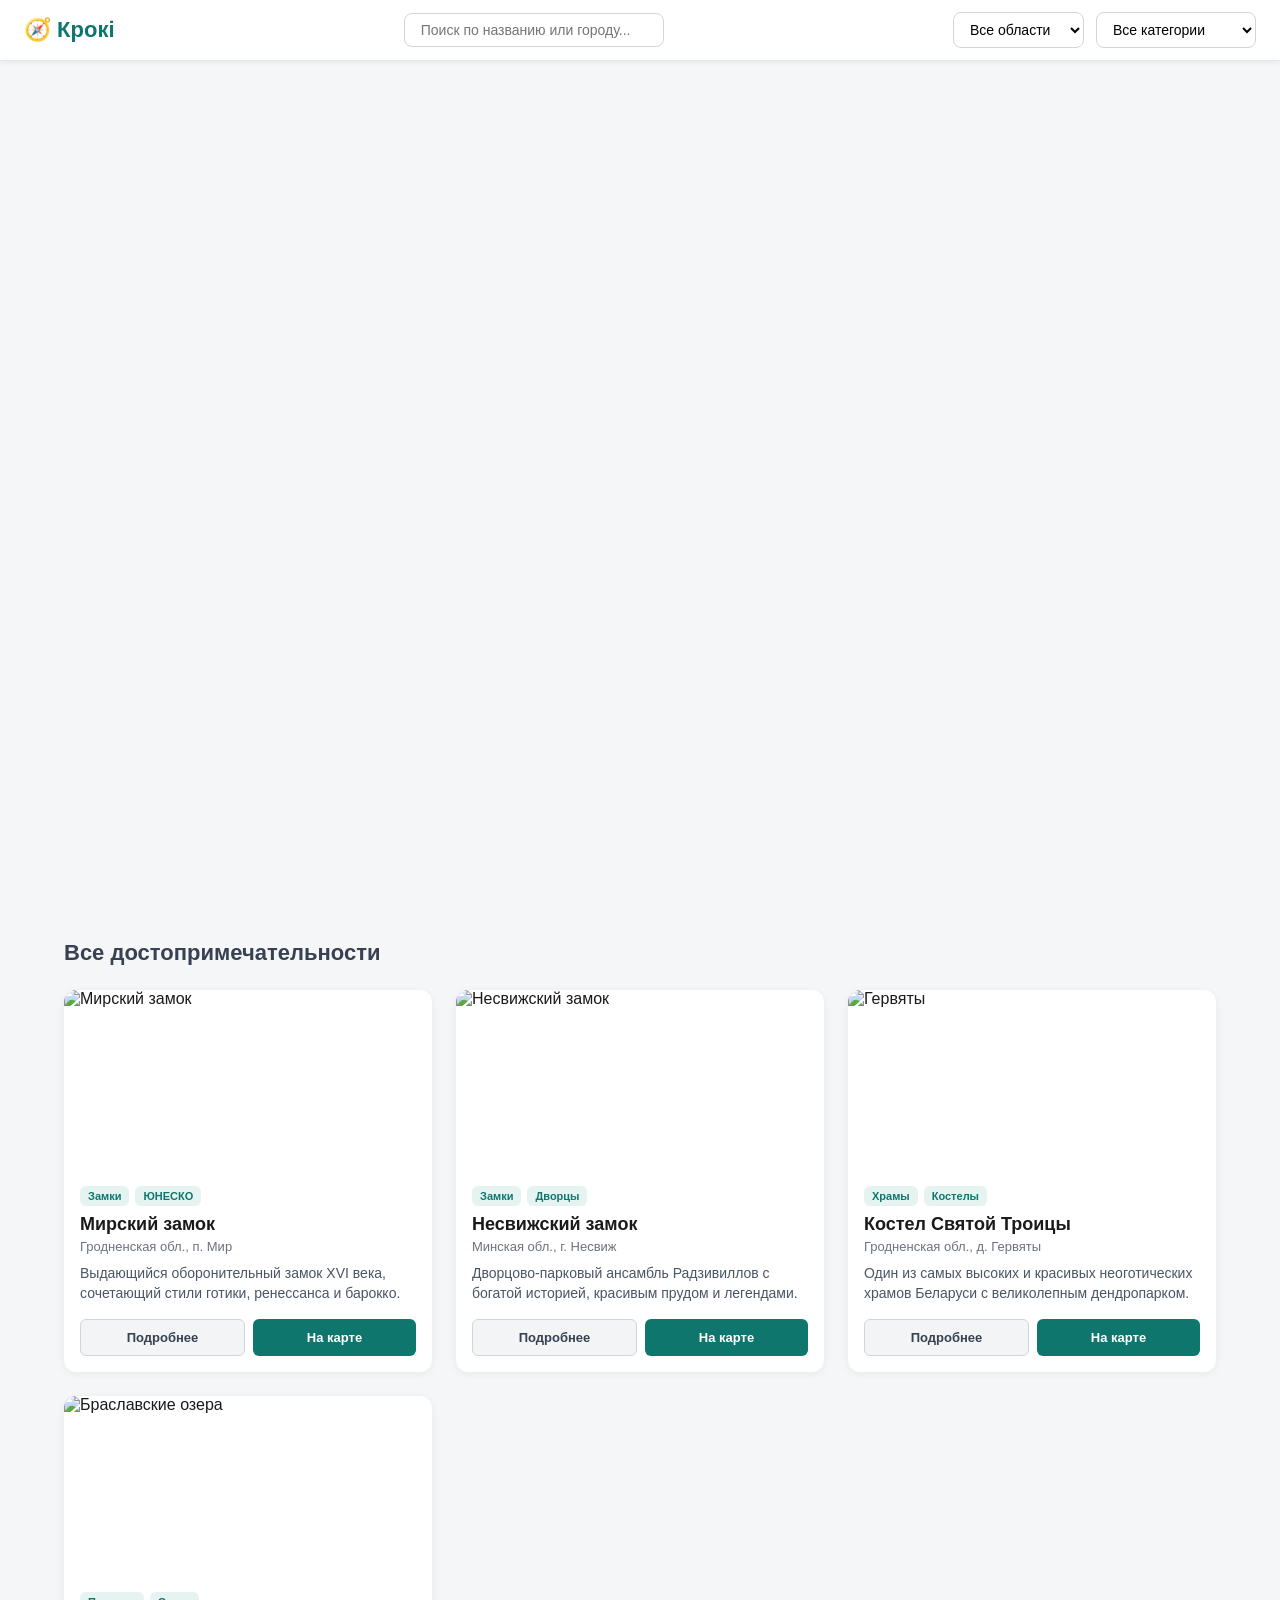
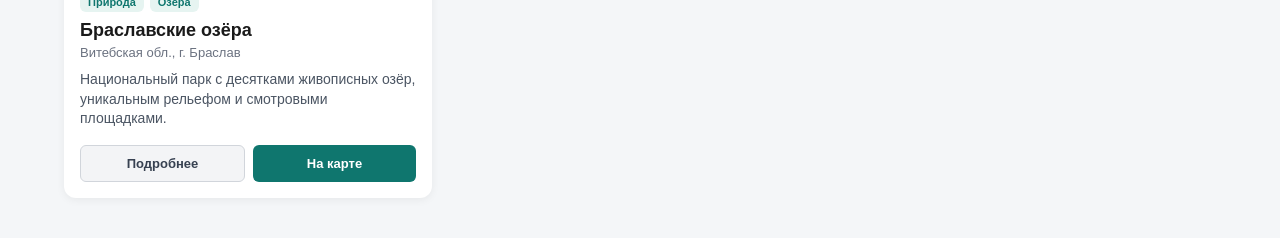
==== index.html @ 1f35a6f5 "Rename сайт.html to index.html" ====
<!DOCTYPE html>
<html lang="ru">
<head>
  <meta charset="UTF-8">
  <meta name="viewport" content="width=device-width, initial-scale=1.0">
  <title>Крокі — Путеводитель по Беларуси</title>
  
  <!-- Подключение стилей Leaflet -->
  <link rel="stylesheet" href="https://unpkg.com/leaflet@1.9.4/dist/leaflet.css" />
  
  <style>
    * {
      box-sizing: border-box;
      margin: 0;
      padding: 0;
      font-family: -apple-system, BlinkMacSystemFont, "Segoe UI", Roboto, Helvetica, Arial, sans-serif;
    }

    /* Включаем обычную прокрутку всей страницы */
    html, body {
      min-height: 100vh;
      background-color: #f4f6f8;
      color: #1a1a1a;
      overflow-x: hidden;
      overflow-y: auto;
    }

    /* Липкая шапка сверху */
    header {
      position: sticky;
      top: 0;
      background: #ffffff;
      padding: 12px 24px;
      display: flex;
      align-items: center;
      justify-content: space-between;
      border-bottom: 1px solid #e5e7eb;
      z-index: 1000;
      box-shadow: 0 2px 4px rgba(0,0,0,0.05);
    }

    .logo {
      font-size: 22px;
      font-weight: 800;
      color: #0f766e;
    }

    .search-box input {
      padding: 8px 16px;
      border: 1px solid #d1d5db;
      border-radius: 8px;
      width: 260px;
      outline: none;
      font-size: 14px;
    }

    .filters {
      display: flex;
      gap: 12px;
    }

    .filters select {
      padding: 8px 12px;
      border: 1px solid #d1d5db;
      border-radius: 8px;
      background: #fff;
      font-size: 14px;
      cursor: pointer;
    }

    /* 1. Блок карты во всю высоту экрана minus шапка */
    #map-container {
      width: 100%;
      height: calc(100vh - 61px); /* 100% высоты экрана за вычетом шапки */
      position: relative;
    }

    #map {
      width: 100%;
      height: 100%;
    }

    /* 2. Нижний блок — Каталог мест (идет сразу за картой) */
    #catalog-container {
      padding: 40px 24px;
      max-width: 1200px;
      margin: 0 auto;
    }

    .catalog-title {
      font-size: 22px;
      font-weight: 700;
      margin-bottom: 24px;
      color: #374151;
    }

    /* Сетка карточек */
    .grid {
      display: grid;
      grid-template-columns: repeat(auto-fill, minmax(280px, 1fr));
      gap: 24px;
    }

    /* Дизайн карточки */
    .card {
      background: #ffffff;
      border-radius: 12px;
      overflow: hidden;
      box-shadow: 0 2px 8px rgba(0,0,0,0.06);
      transition: transform 0.2s, box-shadow 0.2s;
      display: flex;
      flex-direction: column;
    }

    .card:hover {
      transform: translateY(-4px);
      box-shadow: 0 8px 16px rgba(0,0,0,0.1);
    }

    .card-img {
      width: 100%;
      height: 180px;
      object-fit: cover;
    }

    .card-body {
      padding: 16px;
      display: flex;
      flex-direction: column;
      flex-grow: 1;
    }

    .tags {
      display: flex;
      gap: 6px;
      margin-bottom: 8px;
    }

    .tag {
      background: #e6f4f1;
      color: #0f766e;
      font-size: 11px;
      font-weight: 600;
      padding: 4px 8px;
      border-radius: 6px;
    }

    .card-title {
      font-size: 18px;
      font-weight: 700;
      margin-bottom: 4px;
    }

    .card-region {
      font-size: 13px;
      color: #6b7280;
      margin-bottom: 10px;
    }

    .card-desc {
      font-size: 14px;
      color: #4b5563;
      line-height: 1.4;
      margin-bottom: 16px;
      flex-grow: 1;
    }

    .card-actions {
      display: flex;
      gap: 8px;
    }

    .btn {
      flex: 1;
      padding: 10px 0;
      border: none;
      border-radius: 6px;
      font-size: 13px;
      font-weight: 600;
      cursor: pointer;
      text-align: center;
      text-decoration: none;
    }

    .btn-primary {
      background-color: #0f766e;
      color: white;
    }

    .btn-primary:hover {
      background-color: #0d655e;
    }

    .btn-secondary {
      background-color: #f3f4f6;
      color: #374151;
      border: 1px solid #d1d5db;
    }

    .btn-secondary:hover {
      background-color: #e5e7eb;
    }
  </style>
</head>
<body>

  <!-- ШАПКА -->
  <header>
    <div class="logo">🧭 Крокі</div>
    
    <div class="search-box">
      <input type="text" placeholder="Поиск по названию или городу...">
    </div>

    <div class="filters">
      <select>
        <option value="">Все области</option>
        <option>Гродненская</option>
        <option>Минская</option>
        <option>Брестская</option>
        <option>Витебская</option>
        <option>Гомельская</option>
        <option>Могилевская</option>
      </select>

      <select>
        <option value="">Все категории</option>
        <option>Замки и дворцы</option>
        <option>Храмы и костелы</option>
        <option>Усадьбы</option>
        <option>Природа</option>
      </select>
    </div>
  </header>

  <!-- 1. КАРТА НА ВЕСЬ ЭКРАН -->
  <div id="map-container">
    <div id="map"></div>
  </div>

  <!-- 2. СНИЗУ КАТАЛОГ (ЛИСТАЕТСЯ ВМЕСТЕ С СТРАНИЦЕЙ) -->
  <main id="catalog-container">
    <h1 class="catalog-title">Все достопримечательности</h1>
    
    <div class="grid">
      
      <!-- Карточка 1 -->
      <article class="card">
        <img class="card-img" src="https://images.unsplash.com/photo-1599946347371-68eb71b16afc?auto=format&fit=crop&w=600&q=80" alt="Мирский замок">
        <div class="card-body">
          <div class="tags">
            <span class="tag">Замки</span>
            <span class="tag">ЮНЕСКО</span>
          </div>
          <h2 class="card-title">Мирский замок</h2>
          <div class="card-region">Гродненская обл., п. Мир</div>
          <p class="card-desc">Выдающийся оборонительный замок XVI века, сочетающий стили готики, ренессанса и барокко.</p>
          <div class="card-actions">
            <button class="btn btn-secondary">Подробнее</button>
            <button class="btn btn-primary" onclick="scrollToMap(53.4512, 26.4731)">На карте</button>
          </div>
        </div>
      </article>

      <!-- Карточка 2 -->
      <article class="card">
        <img class="card-img" src="https://images.unsplash.com/photo-1548625149-fc4a29cf7092?auto=format&fit=crop&w=600&q=80" alt="Несвижский замок">
        <div class="card-body">
          <div class="tags">
            <span class="tag">Замки</span>
            <span class="tag">Дворцы</span>
          </div>
          <h2 class="card-title">Несвижский замок</h2>
          <div class="card-region">Минская обл., г. Несвиж</div>
          <p class="card-desc">Дворцово-парковый ансамбль Радзивиллов с богатой историей, красивым прудом и легендами.</p>
          <div class="card-actions">
            <button class="btn btn-secondary">Подробнее</button>
            <button class="btn btn-primary" onclick="scrollToMap(53.2228, 26.6917)">На карте</button>
          </div>
        </div>
      </article>

      <!-- Карточка 3 -->
      <article class="card">
        <img class="card-img" src="https://images.unsplash.com/photo-1513836279014-a89f7a76ae86?auto=format&fit=crop&w=600&q=80" alt="Гервяты">
        <div class="card-body">
          <div class="tags">
            <span class="tag">Храмы</span>
            <span class="tag">Костелы</span>
          </div>
          <h2 class="card-title">Костел Святой Троицы</h2>
          <div class="card-region">Гродненская обл., д. Гервяты</div>
          <p class="card-desc">Один из самых высоких и красивых неоготических храмов Беларуси с великолепным дендропарком.</p>
          <div class="card-actions">
            <button class="btn btn-secondary">Подробнее</button>
            <button class="btn btn-primary" onclick="scrollToMap(54.6869, 26.1438)">На карте</button>
          </div>
        </div>
      </article>

      <!-- Карточка 4 -->
      <article class="card">
        <img class="card-img" src="https://images.unsplash.com/photo-1507525428034-b723cf961d3e?auto=format&fit=crop&w=600&q=80" alt="Браславские озера">
        <div class="card-body">
          <div class="tags">
            <span class="tag">Природа</span>
            <span class="tag">Озера</span>
          </div>
          <h2 class="card-title">Браславские озёра</h2>
          <div class="card-region">Витебская обл., г. Браслав</div>
          <p class="card-desc">Национальный парк с десятками живописных озёр, уникальным рельефом и смотровыми площадками.</p>
          <div class="card-actions">
            <button class="btn btn-secondary">Подробнее</button>
            <button class="btn btn-primary" onclick="scrollToMap(55.6386, 27.0425)">На карте</button>
          </div>
        </div>
      </article>

    </div>
  </main>

  <!-- Подключение JS карты Leaflet -->
  <script src="https://unpkg.com/leaflet@1.9.4/dist/leaflet.js"></script>
  <script>
    // Инициализация карты
    const map = L.map('map').setView([53.9, 27.56], 7);

    // Замена сервера карт на CartoDB (исправляет ошибку 403 и не требует ключей)
    L.tileLayer('https://{s}.basemaps.cartocdn.com/rastertiles/voyager/{z}/{x}/{y}{r}.png', {
      attribution: '© OpenStreetMap © CARTO',
      subdomains: 'abcd',
      maxZoom: 19
    }).addTo(map);

    // Добавление меток
    L.marker([53.4512, 26.4731]).addTo(map).bindPopup('Мирский замок');
    L.marker([53.2228, 26.6917]).addTo(map).bindPopup('Несвижский замок');
    L.marker([54.6869, 26.1438]).addTo(map).bindPopup('Костел в Гервятах');
    L.marker([55.6386, 27.0425]).addTo(map).bindPopup('Браславские озёра');

    // Функция: при клике на "На карте" страница плавно скроллится наверх к карте, и она центрируется на объекте
    function scrollToMap(lat, lng) {
      window.scrollTo({ top: 0, behavior: 'smooth' });
      map.flyTo([lat, lng], 12);
    }
  </script>
</body>
</html>
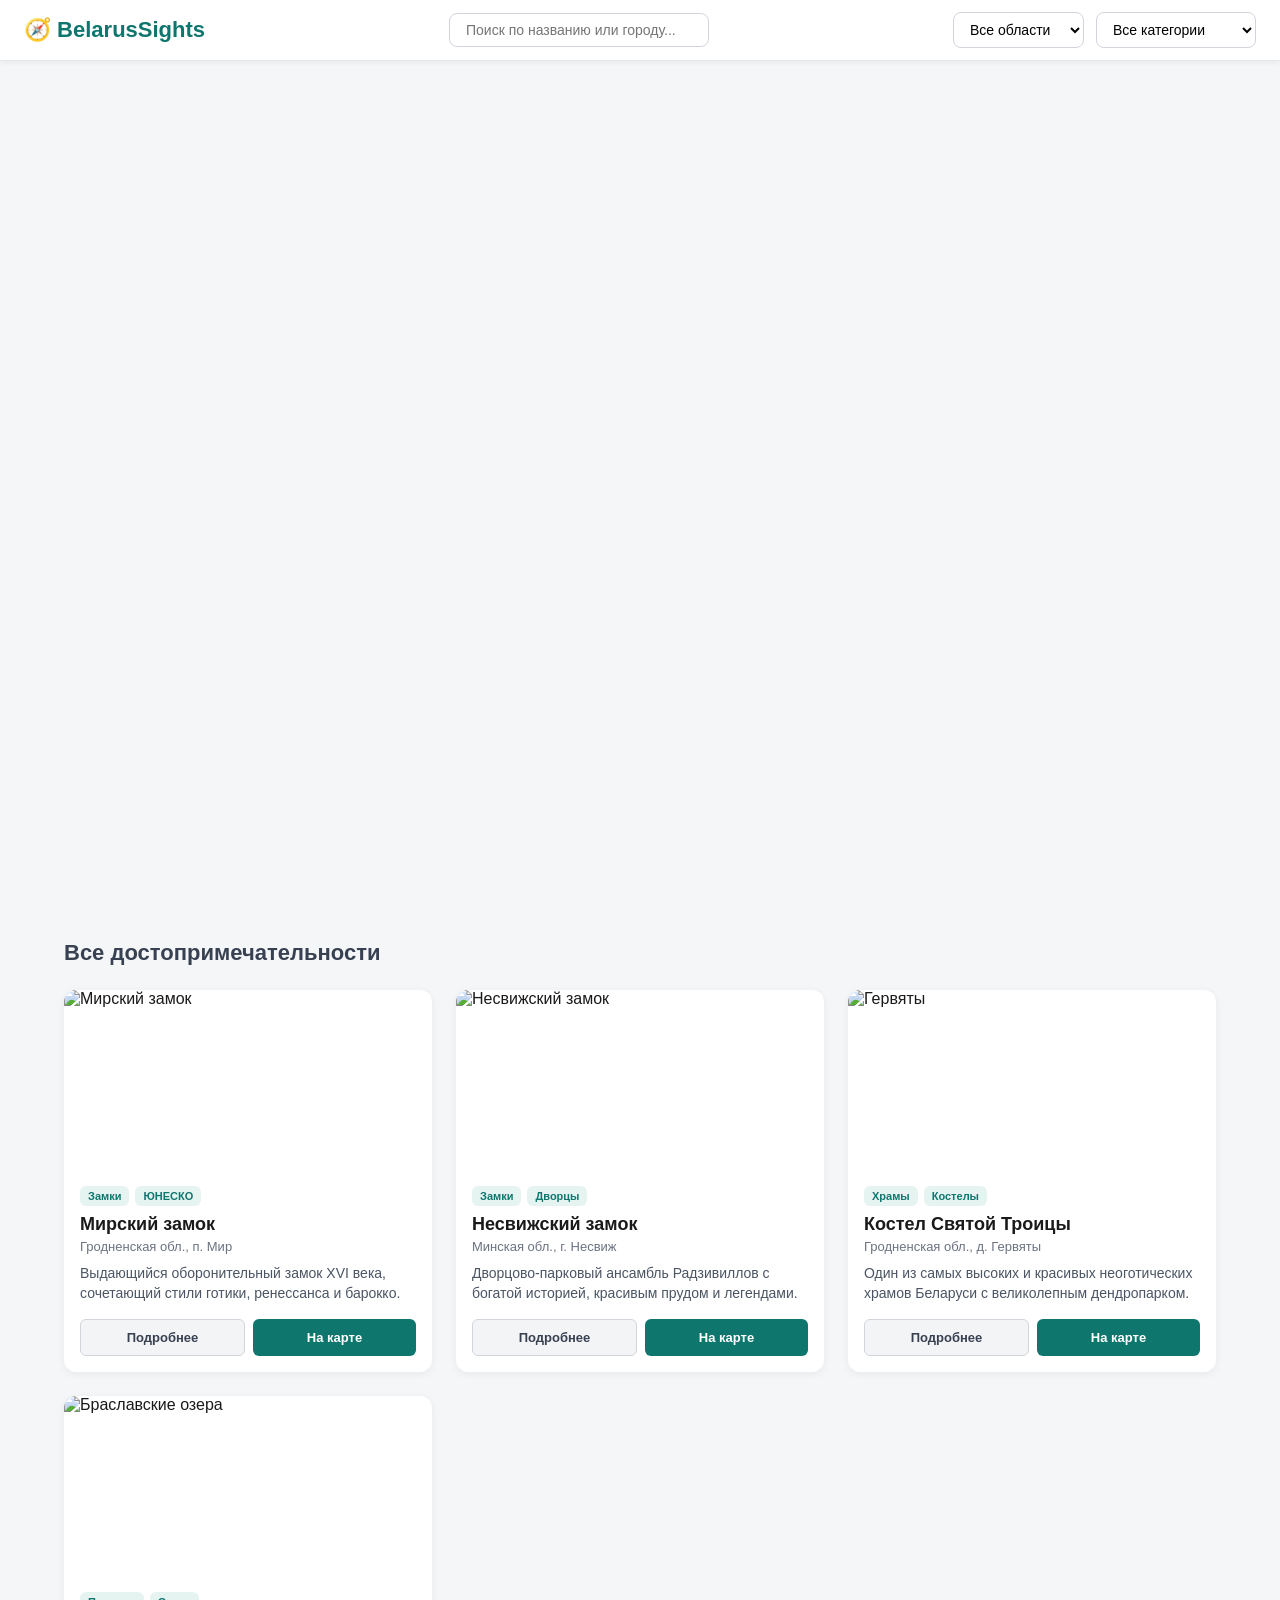
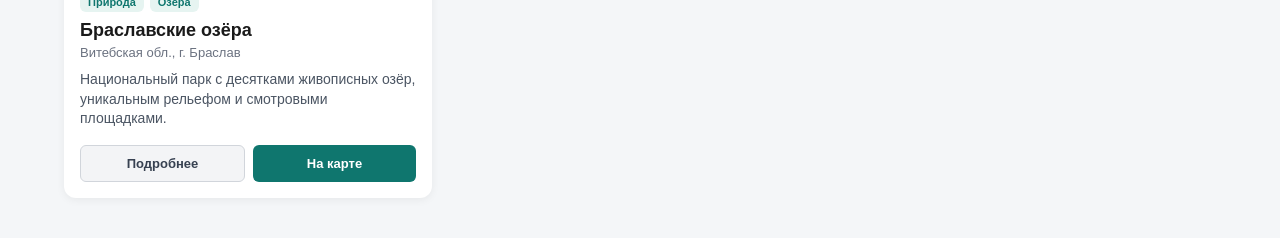
==== commit 51f334c4: "2" ====
--- a/index.html
+++ b/index.html
@@ -3,210 +3,19 @@
 <head>
   <meta charset="UTF-8">
   <meta name="viewport" content="width=device-width, initial-scale=1.0">
-  <title>Крокі — Путеводитель по Беларуси</title>
+  <title>BelarusSights — Путеводитель по Беларуси</title>
   
   <!-- Подключение стилей Leaflet -->
   <link rel="stylesheet" href="https://unpkg.com/leaflet@1.9.4/dist/leaflet.css" />
+  <link rel="stylesheet" href="style.css" />
+  <script src="script.js"></script> 
   
-  <style>
-    * {
-      box-sizing: border-box;
-      margin: 0;
-      padding: 0;
-      font-family: -apple-system, BlinkMacSystemFont, "Segoe UI", Roboto, Helvetica, Arial, sans-serif;
-    }
-
-    /* Включаем обычную прокрутку всей страницы */
-    html, body {
-      min-height: 100vh;
-      background-color: #f4f6f8;
-      color: #1a1a1a;
-      overflow-x: hidden;
-      overflow-y: auto;
-    }
-
-    /* Липкая шапка сверху */
-    header {
-      position: sticky;
-      top: 0;
-      background: #ffffff;
-      padding: 12px 24px;
-      display: flex;
-      align-items: center;
-      justify-content: space-between;
-      border-bottom: 1px solid #e5e7eb;
-      z-index: 1000;
-      box-shadow: 0 2px 4px rgba(0,0,0,0.05);
-    }
-
-    .logo {
-      font-size: 22px;
-      font-weight: 800;
-      color: #0f766e;
-    }
-
-    .search-box input {
-      padding: 8px 16px;
-      border: 1px solid #d1d5db;
-      border-radius: 8px;
-      width: 260px;
-      outline: none;
-      font-size: 14px;
-    }
-
-    .filters {
-      display: flex;
-      gap: 12px;
-    }
-
-    .filters select {
-      padding: 8px 12px;
-      border: 1px solid #d1d5db;
-      border-radius: 8px;
-      background: #fff;
-      font-size: 14px;
-      cursor: pointer;
-    }
-
-    /* 1. Блок карты во всю высоту экрана minus шапка */
-    #map-container {
-      width: 100%;
-      height: calc(100vh - 61px); /* 100% высоты экрана за вычетом шапки */
-      position: relative;
-    }
-
-    #map {
-      width: 100%;
-      height: 100%;
-    }
-
-    /* 2. Нижний блок — Каталог мест (идет сразу за картой) */
-    #catalog-container {
-      padding: 40px 24px;
-      max-width: 1200px;
-      margin: 0 auto;
-    }
-
-    .catalog-title {
-      font-size: 22px;
-      font-weight: 700;
-      margin-bottom: 24px;
-      color: #374151;
-    }
-
-    /* Сетка карточек */
-    .grid {
-      display: grid;
-      grid-template-columns: repeat(auto-fill, minmax(280px, 1fr));
-      gap: 24px;
-    }
-
-    /* Дизайн карточки */
-    .card {
-      background: #ffffff;
-      border-radius: 12px;
-      overflow: hidden;
-      box-shadow: 0 2px 8px rgba(0,0,0,0.06);
-      transition: transform 0.2s, box-shadow 0.2s;
-      display: flex;
-      flex-direction: column;
-    }
-
-    .card:hover {
-      transform: translateY(-4px);
-      box-shadow: 0 8px 16px rgba(0,0,0,0.1);
-    }
-
-    .card-img {
-      width: 100%;
-      height: 180px;
-      object-fit: cover;
-    }
-
-    .card-body {
-      padding: 16px;
-      display: flex;
-      flex-direction: column;
-      flex-grow: 1;
-    }
-
-    .tags {
-      display: flex;
-      gap: 6px;
-      margin-bottom: 8px;
-    }
-
-    .tag {
-      background: #e6f4f1;
-      color: #0f766e;
-      font-size: 11px;
-      font-weight: 600;
-      padding: 4px 8px;
-      border-radius: 6px;
-    }
-
-    .card-title {
-      font-size: 18px;
-      font-weight: 700;
-      margin-bottom: 4px;
-    }
-
-    .card-region {
-      font-size: 13px;
-      color: #6b7280;
-      margin-bottom: 10px;
-    }
-
-    .card-desc {
-      font-size: 14px;
-      color: #4b5563;
-      line-height: 1.4;
-      margin-bottom: 16px;
-      flex-grow: 1;
-    }
-
-    .card-actions {
-      display: flex;
-      gap: 8px;
-    }
-
-    .btn {
-      flex: 1;
-      padding: 10px 0;
-      border: none;
-      border-radius: 6px;
-      font-size: 13px;
-      font-weight: 600;
-      cursor: pointer;
-      text-align: center;
-      text-decoration: none;
-    }
-
-    .btn-primary {
-      background-color: #0f766e;
-      color: white;
-    }
-
-    .btn-primary:hover {
-      background-color: #0d655e;
-    }
-
-    .btn-secondary {
-      background-color: #f3f4f6;
-      color: #374151;
-      border: 1px solid #d1d5db;
-    }
-
-    .btn-secondary:hover {
-      background-color: #e5e7eb;
-    }
-  </style>
 </head>
 <body>
 
   <!-- ШАПКА -->
   <header>
-    <div class="logo">🧭 Крокі</div>
+    <div class="logo">🧭 BelarusSights</div>
     
     <div class="search-box">
       <input type="text" placeholder="Поиск по названию или городу...">
@@ -345,4 +154,4 @@
     }
   </script>
 </body>
-</html>
+</html>
--- a/style.css
+++ b/style.css
@@ -0,0 +1,191 @@
+* {
+      box-sizing: border-box;
+      margin: 0;
+      padding: 0;
+      font-family: -apple-system, BlinkMacSystemFont, "Segoe UI", Roboto, Helvetica, Arial, sans-serif;
+    }
+
+    /* Включаем обычную прокрутку всей страницы */
+    html, body {
+      min-height: 100vh;
+      background-color: #f4f6f8;
+      color: #1a1a1a;
+      overflow-x: hidden;
+      overflow-y: auto;
+    }
+
+    /* Липкая шапка сверху */
+    header {
+      position: sticky;
+      top: 0;
+      background: #ffffff;
+      padding: 12px 24px;
+      display: flex;
+      align-items: center;
+      justify-content: space-between;
+      border-bottom: 1px solid #e5e7eb;
+      z-index: 1000;
+      box-shadow: 0 2px 4px rgba(0,0,0,0.05);
+    }
+
+    .logo {
+      font-size: 22px;
+      font-weight: 800;
+      color: #0f766e;
+    }
+
+    .search-box input {
+      padding: 8px 16px;
+      border: 1px solid #d1d5db;
+      border-radius: 8px;
+      width: 260px;
+      outline: none;
+      font-size: 14px;
+    }
+
+    .filters {
+      display: flex;
+      gap: 12px;
+    }
+
+    .filters select {
+      padding: 8px 12px;
+      border: 1px solid #d1d5db;
+      border-radius: 8px;
+      background: #fff;
+      font-size: 14px;
+      cursor: pointer;
+    }
+
+    /* 1. Блок карты во всю высоту экрана minus шапка */
+    #map-container {
+      width: 100%;
+      height: calc(100vh - 61px); /* 100% высоты экрана за вычетом шапки */
+      position: relative;
+    }
+
+    #map {
+      width: 100%;
+      height: 100%;
+    }
+
+    /* 2. Нижний блок — Каталог мест (идет сразу за картой) */
+    #catalog-container {
+      padding: 40px 24px;
+      max-width: 1200px;
+      margin: 0 auto;
+    }
+
+    .catalog-title {
+      font-size: 22px;
+      font-weight: 700;
+      margin-bottom: 24px;
+      color: #374151;
+    }
+
+    /* Сетка карточек */
+    .grid {
+      display: grid;
+      grid-template-columns: repeat(auto-fill, minmax(280px, 1fr));
+      gap: 24px;
+    }
+
+    /* Дизайн карточки */
+    .card {
+      background: #ffffff;
+      border-radius: 12px;
+      overflow: hidden;
+      box-shadow: 0 2px 8px rgba(0,0,0,0.06);
+      transition: transform 0.2s, box-shadow 0.2s;
+      display: flex;
+      flex-direction: column;
+    }
+
+    .card:hover {
+      transform: translateY(-4px);
+      box-shadow: 0 8px 16px rgba(0,0,0,0.1);
+    }
+
+    .card-img {
+      width: 100%;
+      height: 180px;
+      object-fit: cover;
+    }
+
+    .card-body {
+      padding: 16px;
+      display: flex;
+      flex-direction: column;
+      flex-grow: 1;
+    }
+
+    .tags {
+      display: flex;
+      gap: 6px;
+      margin-bottom: 8px;
+    }
+
+    .tag {
+      background: #e6f4f1;
+      color: #0f766e;
+      font-size: 11px;
+      font-weight: 600;
+      padding: 4px 8px;
+      border-radius: 6px;
+    }
+
+    .card-title {
+      font-size: 18px;
+      font-weight: 700;
+      margin-bottom: 4px;
+    }
+
+    .card-region {
+      font-size: 13px;
+      color: #6b7280;
+      margin-bottom: 10px;
+    }
+
+    .card-desc {
+      font-size: 14px;
+      color: #4b5563;
+      line-height: 1.4;
+      margin-bottom: 16px;
+      flex-grow: 1;
+    }
+
+    .card-actions {
+      display: flex;
+      gap: 8px;
+    }
+
+    .btn {
+      flex: 1;
+      padding: 10px 0;
+      border: none;
+      border-radius: 6px;
+      font-size: 13px;
+      font-weight: 600;
+      cursor: pointer;
+      text-align: center;
+      text-decoration: none;
+    }
+
+    .btn-primary {
+      background-color: #0f766e;
+      color: white;
+    }
+
+    .btn-primary:hover {
+      background-color: #0d655e;
+    }
+
+    .btn-secondary {
+      background-color: #f3f4f6;
+      color: #374151;
+      border: 1px solid #d1d5db;
+    }
+
+    .btn-secondary:hover {
+      background-color: #e5e7eb;
+    }
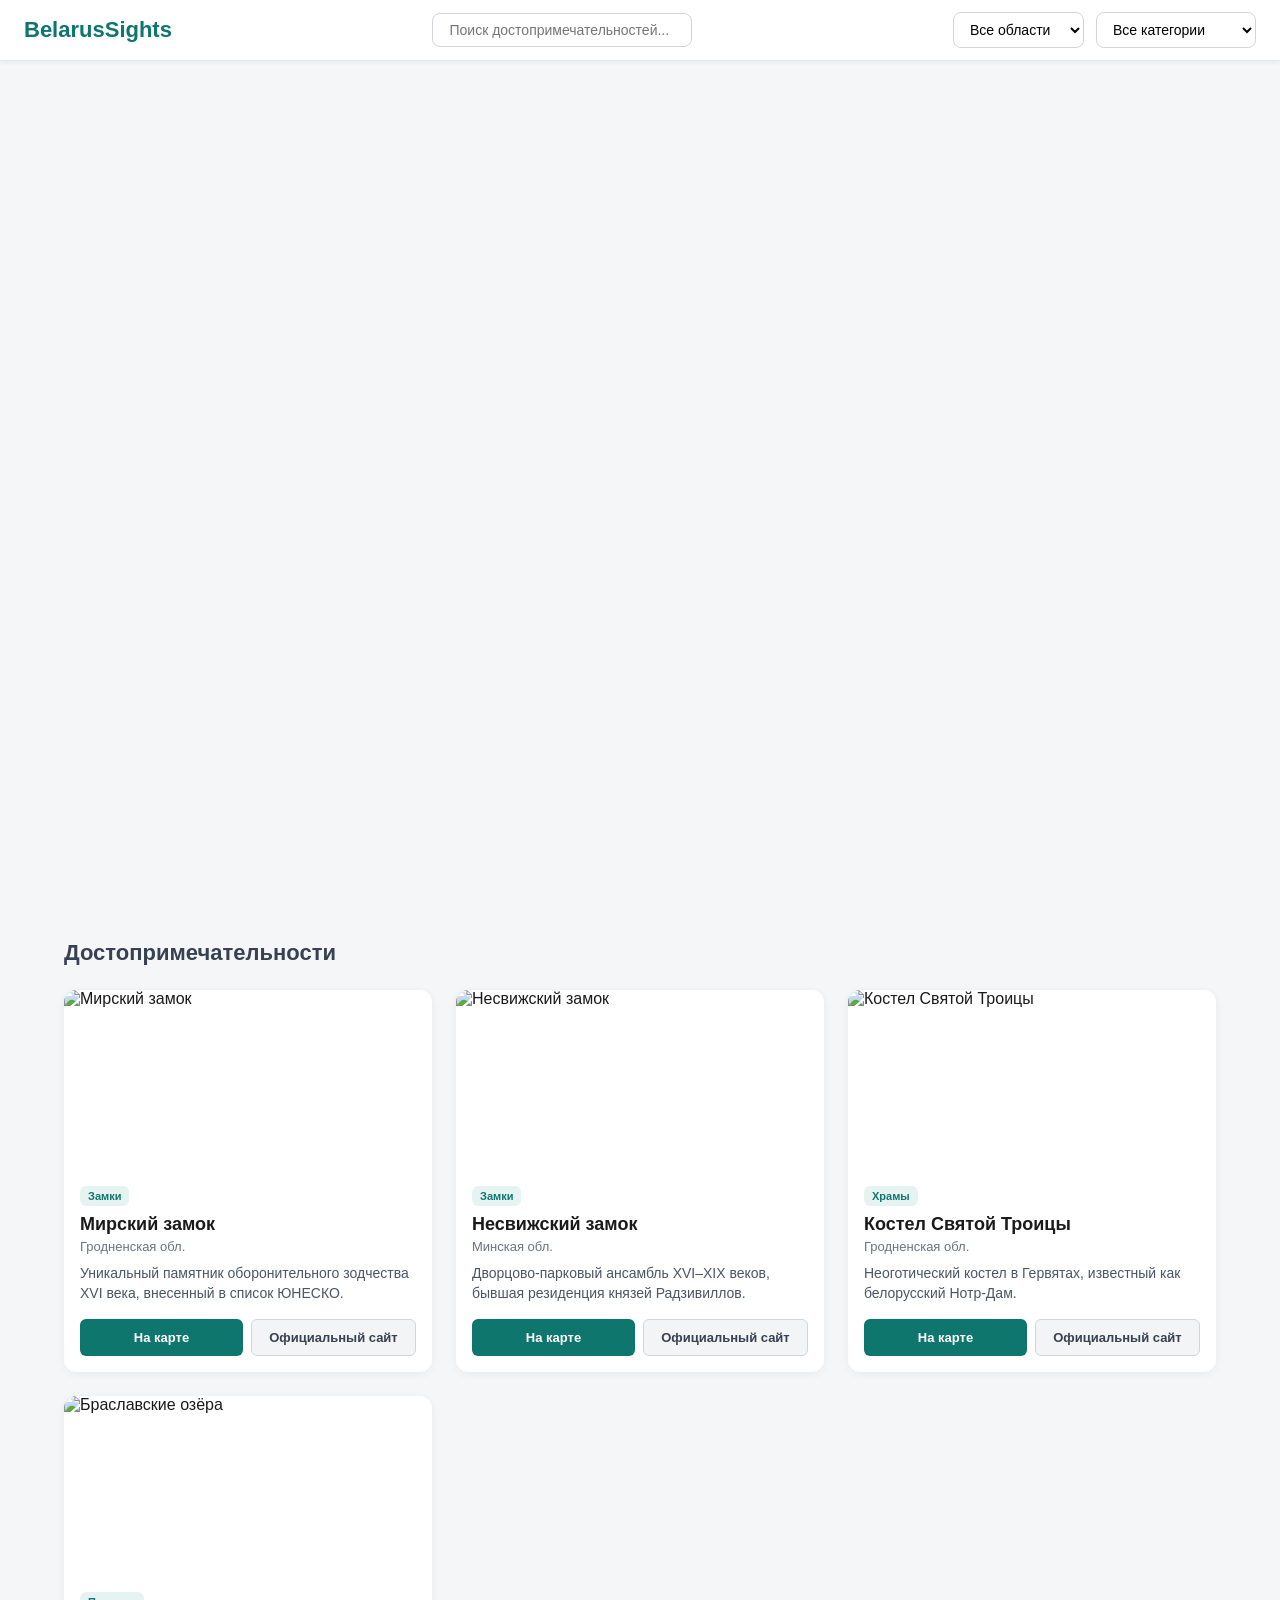
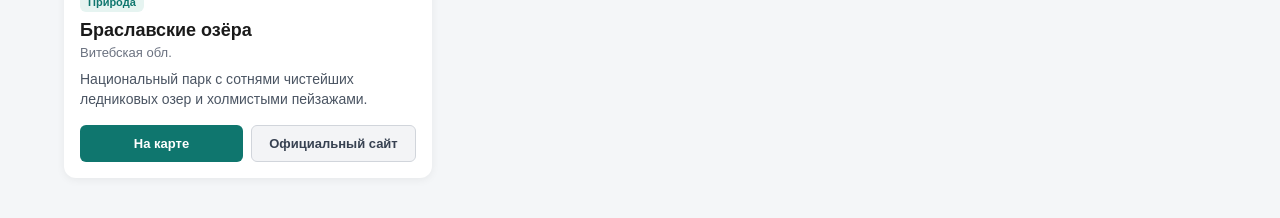
==== commit a066e05a: "карта и начальные фильтры" ====
--- a/index.html
+++ b/index.html
@@ -3,155 +3,58 @@
 <head>
   <meta charset="UTF-8">
   <meta name="viewport" content="width=device-width, initial-scale=1.0">
-  <title>BelarusSights — Путеводитель по Беларуси</title>
-  
-  <!-- Подключение стилей Leaflet -->
+  <title>BelarusSights — Достопримечательности Беларуси</title>
+
+  <!-- 1. Стили Leaflet (обязательно ДО style.css) -->
   <link rel="stylesheet" href="https://unpkg.com/leaflet@1.9.4/dist/leaflet.css" />
-  <link rel="stylesheet" href="style.css" />
-  <script src="script.js"></script> 
-  
+  <link rel="stylesheet" href="style.css">
 </head>
 <body>
 
-  <!-- ШАПКА -->
+  <!-- Липкая шапка: логотип, поиск, фильтры -->
   <header>
-    <div class="logo">🧭 BelarusSights</div>
-    
+    <div class="logo">BelarusSights</div>
+
     <div class="search-box">
-      <input type="text" placeholder="Поиск по названию или городу...">
+      <input type="text" id="search-input" placeholder="Поиск достопримечательностей...">
     </div>
 
     <div class="filters">
-      <select>
-        <option value="">Все области</option>
-        <option>Гродненская</option>
-        <option>Минская</option>
-        <option>Брестская</option>
-        <option>Витебская</option>
-        <option>Гомельская</option>
-        <option>Могилевская</option>
+      <select id="region-filter">
+        <option value="all">Все области</option>
+        <option value="Брестская">Брестская</option>
+        <option value="Витебская">Витебская</option>
+        <option value="Гомельская">Гомельская</option>
+        <option value="Гродненская">Гродненская</option>
+        <option value="Минская">Минская</option>
+        <option value="Могилевская">Могилевская</option>
       </select>
 
-      <select>
-        <option value="">Все категории</option>
-        <option>Замки и дворцы</option>
-        <option>Храмы и костелы</option>
-        <option>Усадьбы</option>
-        <option>Природа</option>
+      <select id="category-filter">
+        <option value="all">Все категории</option>
+        <option value="Замки">Замки и дворцы</option>
+        <option value="Храмы">Храмы и костелы</option>
+        <option value="Природа">Природа</option>
       </select>
     </div>
   </header>
 
-  <!-- 1. КАРТА НА ВЕСЬ ЭКРАН -->
+  <!-- Блок карты на всю ширину -->
   <div id="map-container">
     <div id="map"></div>
   </div>
 
-  <!-- 2. СНИЗУ КАТАЛОГ (ЛИСТАЕТСЯ ВМЕСТЕ С СТРАНИЦЕЙ) -->
-  <main id="catalog-container">
-    <h1 class="catalog-title">Все достопримечательности</h1>
-    
-    <div class="grid">
-      
-      <!-- Карточка 1 -->
-      <article class="card">
-        <img class="card-img" src="https://images.unsplash.com/photo-1599946347371-68eb71b16afc?auto=format&fit=crop&w=600&q=80" alt="Мирский замок">
-        <div class="card-body">
-          <div class="tags">
-            <span class="tag">Замки</span>
-            <span class="tag">ЮНЕСКО</span>
-          </div>
-          <h2 class="card-title">Мирский замок</h2>
-          <div class="card-region">Гродненская обл., п. Мир</div>
-          <p class="card-desc">Выдающийся оборонительный замок XVI века, сочетающий стили готики, ренессанса и барокко.</p>
-          <div class="card-actions">
-            <button class="btn btn-secondary">Подробнее</button>
-            <button class="btn btn-primary" onclick="scrollToMap(53.4512, 26.4731)">На карте</button>
-          </div>
-        </div>
-      </article>
+  <!-- Каталог карточек -->
+  <section id="catalog-container">
+    <h2 class="catalog-title">Достопримечательности</h2>
+    <div class="grid" id="grid"></div>
+  </section>
 
-      <!-- Карточка 2 -->
-      <article class="card">
-        <img class="card-img" src="https://images.unsplash.com/photo-1548625149-fc4a29cf7092?auto=format&fit=crop&w=600&q=80" alt="Несвижский замок">
-        <div class="card-body">
-          <div class="tags">
-            <span class="tag">Замки</span>
-            <span class="tag">Дворцы</span>
-          </div>
-          <h2 class="card-title">Несвижский замок</h2>
-          <div class="card-region">Минская обл., г. Несвиж</div>
-          <p class="card-desc">Дворцово-парковый ансамбль Радзивиллов с богатой историей, красивым прудом и легендами.</p>
-          <div class="card-actions">
-            <button class="btn btn-secondary">Подробнее</button>
-            <button class="btn btn-primary" onclick="scrollToMap(53.2228, 26.6917)">На карте</button>
-          </div>
-        </div>
-      </article>
+  <!-- Скрипты -->
+  <script src="https://unpkg.com/leaflet@1.9.4/dist/leaflet.js"></script>
+  <script src="data.js"></script>
+  <script src="map.js"></script>
+  <script src="script.js"></script>
 
-      <!-- Карточка 3 -->
-      <article class="card">
-        <img class="card-img" src="https://images.unsplash.com/photo-1513836279014-a89f7a76ae86?auto=format&fit=crop&w=600&q=80" alt="Гервяты">
-        <div class="card-body">
-          <div class="tags">
-            <span class="tag">Храмы</span>
-            <span class="tag">Костелы</span>
-          </div>
-          <h2 class="card-title">Костел Святой Троицы</h2>
-          <div class="card-region">Гродненская обл., д. Гервяты</div>
-          <p class="card-desc">Один из самых высоких и красивых неоготических храмов Беларуси с великолепным дендропарком.</p>
-          <div class="card-actions">
-            <button class="btn btn-secondary">Подробнее</button>
-            <button class="btn btn-primary" onclick="scrollToMap(54.6869, 26.1438)">На карте</button>
-          </div>
-        </div>
-      </article>
-
-      <!-- Карточка 4 -->
-      <article class="card">
-        <img class="card-img" src="https://images.unsplash.com/photo-1507525428034-b723cf961d3e?auto=format&fit=crop&w=600&q=80" alt="Браславские озера">
-        <div class="card-body">
-          <div class="tags">
-            <span class="tag">Природа</span>
-            <span class="tag">Озера</span>
-          </div>
-          <h2 class="card-title">Браславские озёра</h2>
-          <div class="card-region">Витебская обл., г. Браслав</div>
-          <p class="card-desc">Национальный парк с десятками живописных озёр, уникальным рельефом и смотровыми площадками.</p>
-          <div class="card-actions">
-            <button class="btn btn-secondary">Подробнее</button>
-            <button class="btn btn-primary" onclick="scrollToMap(55.6386, 27.0425)">На карте</button>
-          </div>
-        </div>
-      </article>
-
-    </div>
-  </main>
-
-  <!-- Подключение JS карты Leaflet -->
-  <script src="https://unpkg.com/leaflet@1.9.4/dist/leaflet.js"></script>
-  <script>
-    // Инициализация карты
-    const map = L.map('map').setView([53.9, 27.56], 7);
-
-    // Замена сервера карт на CartoDB (исправляет ошибку 403 и не требует ключей)
-    L.tileLayer('https://{s}.basemaps.cartocdn.com/rastertiles/voyager/{z}/{x}/{y}{r}.png', {
-      attribution: '© OpenStreetMap © CARTO',
-      subdomains: 'abcd',
-      maxZoom: 19
-    }).addTo(map);
-
-    // Добавление меток
-    L.marker([53.4512, 26.4731]).addTo(map).bindPopup('Мирский замок');
-    L.marker([53.2228, 26.6917]).addTo(map).bindPopup('Несвижский замок');
-    L.marker([54.6869, 26.1438]).addTo(map).bindPopup('Костел в Гервятах');
-    L.marker([55.6386, 27.0425]).addTo(map).bindPopup('Браславские озёра');
-
-    // Функция: при клике на "На карте" страница плавно скроллится наверх к карте, и она центрируется на объекте
-    function scrollToMap(lat, lng) {
-      window.scrollTo({ top: 0, behavior: 'smooth' });
-      map.flyTo([lat, lng], 12);
-    }
-  </script>
 </body>
 </html>
--- a/style.css
+++ b/style.css
@@ -1,191 +1,191 @@
 * {
-      box-sizing: border-box;
-      margin: 0;
-      padding: 0;
-      font-family: -apple-system, BlinkMacSystemFont, "Segoe UI", Roboto, Helvetica, Arial, sans-serif;
-    }
+  box-sizing: border-box;
+  margin: 0;
+  padding: 0;
+  font-family: -apple-system, BlinkMacSystemFont, "Segoe UI", Roboto, Helvetica, Arial, sans-serif;
+}
 
-    /* Включаем обычную прокрутку всей страницы */
-    html, body {
-      min-height: 100vh;
-      background-color: #f4f6f8;
-      color: #1a1a1a;
-      overflow-x: hidden;
-      overflow-y: auto;
-    }
+/* Включаем прокрутку всей страницы */
+html, body {
+  min-height: 100vh;
+  background-color: #f4f6f8;
+  color: #1a1a1a;
+  overflow-x: hidden;
+  overflow-y: auto;
+}
 
-    /* Липкая шапка сверху */
-    header {
-      position: sticky;
-      top: 0;
-      background: #ffffff;
-      padding: 12px 24px;
-      display: flex;
-      align-items: center;
-      justify-content: space-between;
-      border-bottom: 1px solid #e5e7eb;
-      z-index: 1000;
-      box-shadow: 0 2px 4px rgba(0,0,0,0.05);
-    }
+/* Липкая шапка сверху */
+header {
+  position: sticky;
+  top: 0;
+  background: #ffffff;
+  padding: 12px 24px;
+  display: flex;
+  align-items: center;
+  justify-content: space-between;
+  border-bottom: 1px solid #e5e7eb;
+  z-index: 1000;
+  box-shadow: 0 2px 4px rgba(0,0,0,0.05);
+}
 
-    .logo {
-      font-size: 22px;
-      font-weight: 800;
-      color: #0f766e;
-    }
+.logo {
+  font-size: 22px;
+  font-weight: 800;
+  color: #0f766e;
+}
 
-    .search-box input {
-      padding: 8px 16px;
-      border: 1px solid #d1d5db;
-      border-radius: 8px;
-      width: 260px;
-      outline: none;
-      font-size: 14px;
-    }
+.search-box input {
+  padding: 8px 16px;
+  border: 1px solid #d1d5db;
+  border-radius: 8px;
+  width: 260px;
+  outline: none;
+  font-size: 14px;
+}
 
-    .filters {
-      display: flex;
-      gap: 12px;
-    }
+.filters {
+  display: flex;
+  gap: 12px;
+}
 
-    .filters select {
-      padding: 8px 12px;
-      border: 1px solid #d1d5db;
-      border-radius: 8px;
-      background: #fff;
-      font-size: 14px;
-      cursor: pointer;
-    }
+.filters select {
+  padding: 8px 12px;
+  border: 1px solid #d1d5db;
+  border-radius: 8px;
+  background: #fff;
+  font-size: 14px;
+  cursor: pointer;
+}
 
-    /* 1. Блок карты во всю высоту экрана minus шапка */
-    #map-container {
-      width: 100%;
-      height: calc(100vh - 61px); /* 100% высоты экрана за вычетом шапки */
-      position: relative;
-    }
+/* 1. Блок карты */
+#map-container {
+  width: 100%;
+  height: calc(100vh - 61px);
+  position: relative;
+}
 
-    #map {
-      width: 100%;
-      height: 100%;
-    }
+#map {
+  width: 100%;
+  height: 100%;
+}
 
-    /* 2. Нижний блок — Каталог мест (идет сразу за картой) */
-    #catalog-container {
-      padding: 40px 24px;
-      max-width: 1200px;
-      margin: 0 auto;
-    }
+/* 2. Нижний блок — Каталог мест */
+#catalog-container {
+  padding: 40px 24px;
+  max-width: 1200px;
+  margin: 0 auto;
+}
 
-    .catalog-title {
-      font-size: 22px;
-      font-weight: 700;
-      margin-bottom: 24px;
-      color: #374151;
-    }
+.catalog-title {
+  font-size: 22px;
+  font-weight: 700;
+  margin-bottom: 24px;
+  color: #374151;
+}
 
-    /* Сетка карточек */
-    .grid {
-      display: grid;
-      grid-template-columns: repeat(auto-fill, minmax(280px, 1fr));
-      gap: 24px;
-    }
+/* Сетка карточек */
+.grid {
+  display: grid;
+  grid-template-columns: repeat(auto-fill, minmax(280px, 1fr));
+  gap: 24px;
+}
 
-    /* Дизайн карточки */
-    .card {
-      background: #ffffff;
-      border-radius: 12px;
-      overflow: hidden;
-      box-shadow: 0 2px 8px rgba(0,0,0,0.06);
-      transition: transform 0.2s, box-shadow 0.2s;
-      display: flex;
-      flex-direction: column;
-    }
+/* Дизайн карточки */
+.card {
+  background: #ffffff;
+  border-radius: 12px;
+  overflow: hidden;
+  box-shadow: 0 2px 8px rgba(0,0,0,0.06);
+  transition: transform 0.2s, box-shadow 0.2s;
+  display: flex;
+  flex-direction: column;
+}
 
-    .card:hover {
-      transform: translateY(-4px);
-      box-shadow: 0 8px 16px rgba(0,0,0,0.1);
-    }
+.card:hover {
+  transform: translateY(-4px);
+  box-shadow: 0 8px 16px rgba(0,0,0,0.1);
+}
 
-    .card-img {
-      width: 100%;
-      height: 180px;
-      object-fit: cover;
-    }
+.card-img {
+  width: 100%;
+  height: 180px;
+  object-fit: cover;
+}
 
-    .card-body {
-      padding: 16px;
-      display: flex;
-      flex-direction: column;
-      flex-grow: 1;
-    }
+.card-body {
+  padding: 16px;
+  display: flex;
+  flex-direction: column;
+  flex-grow: 1;
+}
 
-    .tags {
-      display: flex;
-      gap: 6px;
-      margin-bottom: 8px;
-    }
+.tags {
+  display: flex;
+  gap: 6px;
+  margin-bottom: 8px;
+}
 
-    .tag {
-      background: #e6f4f1;
-      color: #0f766e;
-      font-size: 11px;
-      font-weight: 600;
-      padding: 4px 8px;
-      border-radius: 6px;
-    }
+.tag {
+  background: #e6f4f1;
+  color: #0f766e;
+  font-size: 11px;
+  font-weight: 600;
+  padding: 4px 8px;
+  border-radius: 6px;
+}
 
-    .card-title {
-      font-size: 18px;
-      font-weight: 700;
-      margin-bottom: 4px;
-    }
+.card-title {
+  font-size: 18px;
+  font-weight: 700;
+  margin-bottom: 4px;
+}
 
-    .card-region {
-      font-size: 13px;
-      color: #6b7280;
-      margin-bottom: 10px;
-    }
+.card-region {
+  font-size: 13px;
+  color: #6b7280;
+  margin-bottom: 10px;
+}
 
-    .card-desc {
-      font-size: 14px;
-      color: #4b5563;
-      line-height: 1.4;
-      margin-bottom: 16px;
-      flex-grow: 1;
-    }
+.card-desc {
+  font-size: 14px;
+  color: #4b5563;
+  line-height: 1.4;
+  margin-bottom: 16px;
+  flex-grow: 1;
+}
 
-    .card-actions {
-      display: flex;
-      gap: 8px;
-    }
+.card-actions {
+  display: flex;
+  gap: 8px;
+}
 
-    .btn {
-      flex: 1;
-      padding: 10px 0;
-      border: none;
-      border-radius: 6px;
-      font-size: 13px;
-      font-weight: 600;
-      cursor: pointer;
-      text-align: center;
-      text-decoration: none;
-    }
+.btn {
+  flex: 1;
+  padding: 10px 0;
+  border: none;
+  border-radius: 6px;
+  font-size: 13px;
+  font-weight: 600;
+  cursor: pointer;
+  text-align: center;
+  text-decoration: none;
+}
 
-    .btn-primary {
-      background-color: #0f766e;
-      color: white;
-    }
+.btn-primary {
+  background-color: #0f766e;
+  color: white;
+}
 
-    .btn-primary:hover {
-      background-color: #0d655e;
-    }
+.btn-primary:hover {
+  background-color: #0d655e;
+}
 
-    .btn-secondary {
-      background-color: #f3f4f6;
-      color: #374151;
-      border: 1px solid #d1d5db;
-    }
+.btn-secondary {
+  background-color: #f3f4f6;
+  color: #374151;
+  border: 1px solid #d1d5db;
+}
 
-    .btn-secondary:hover {
-      background-color: #e5e7eb;
-    }+.btn-secondary:hover {
+  background-color: #e5e7eb;
+}
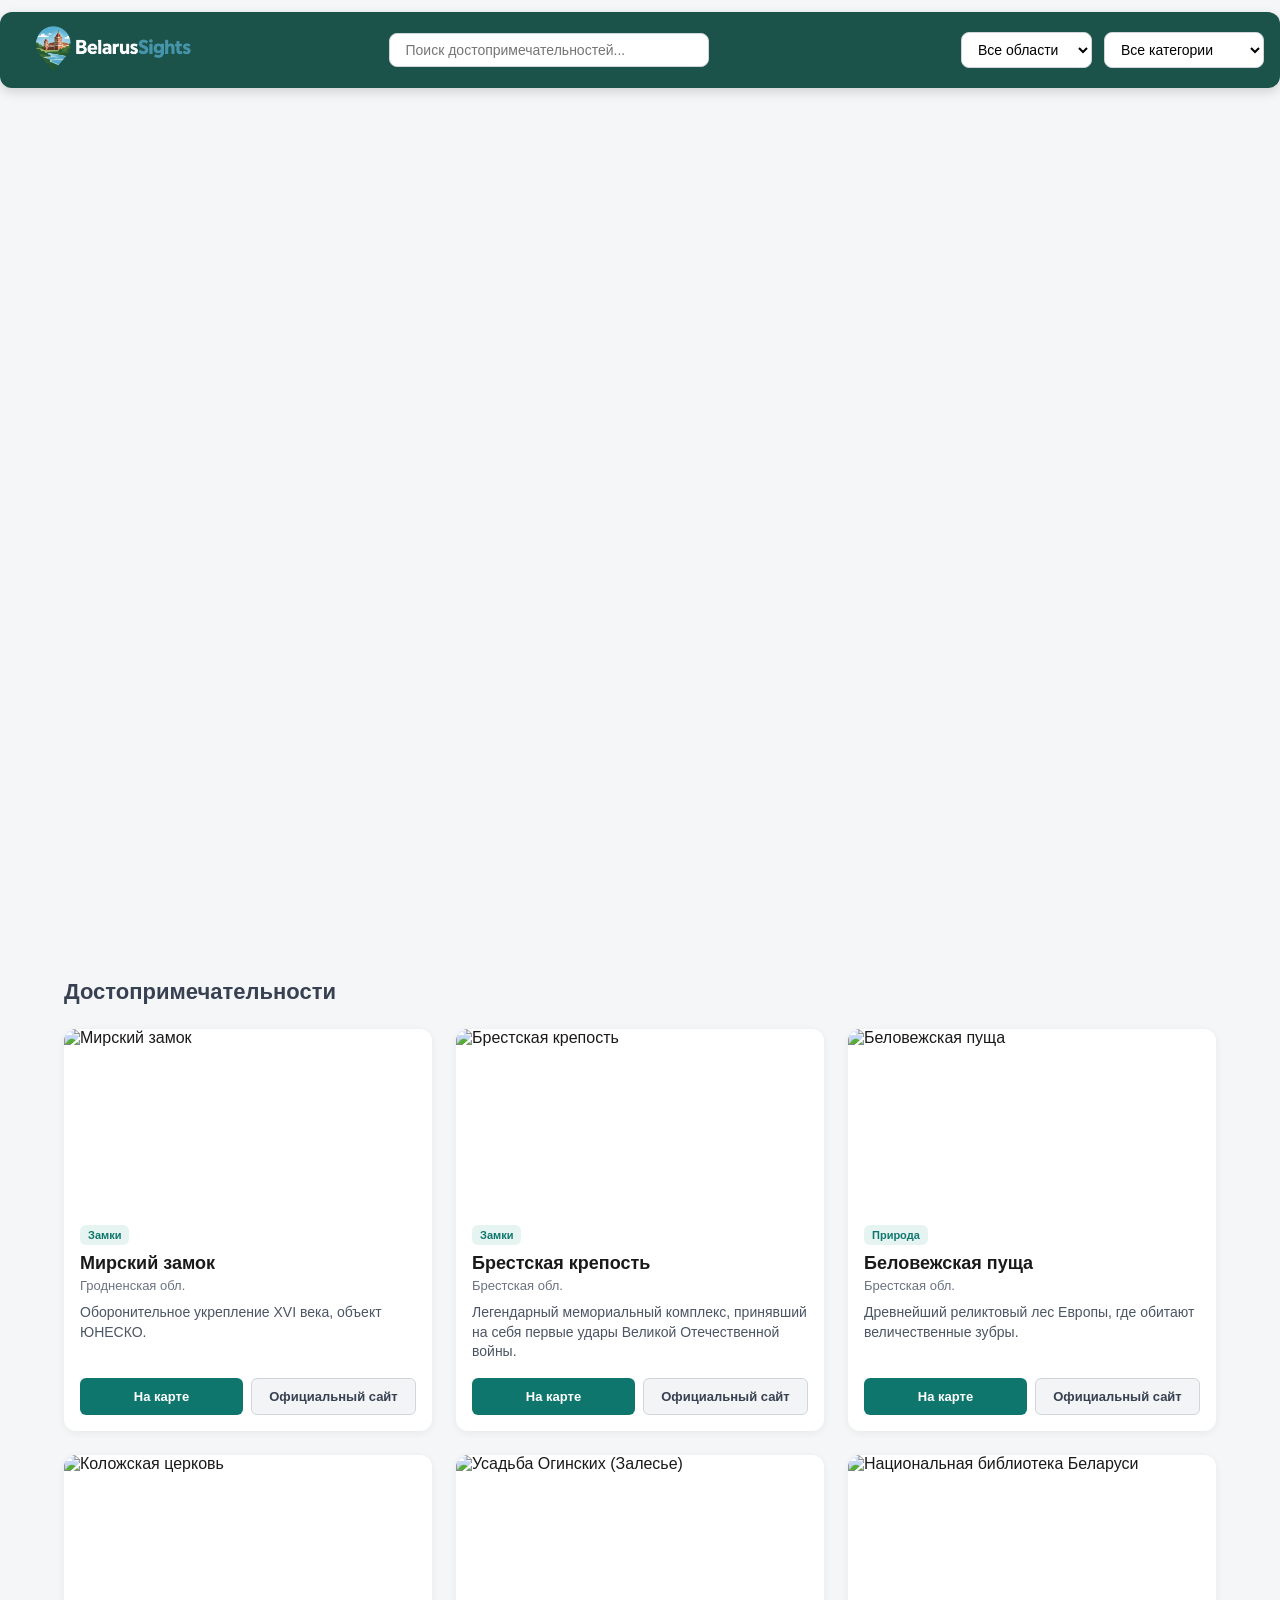
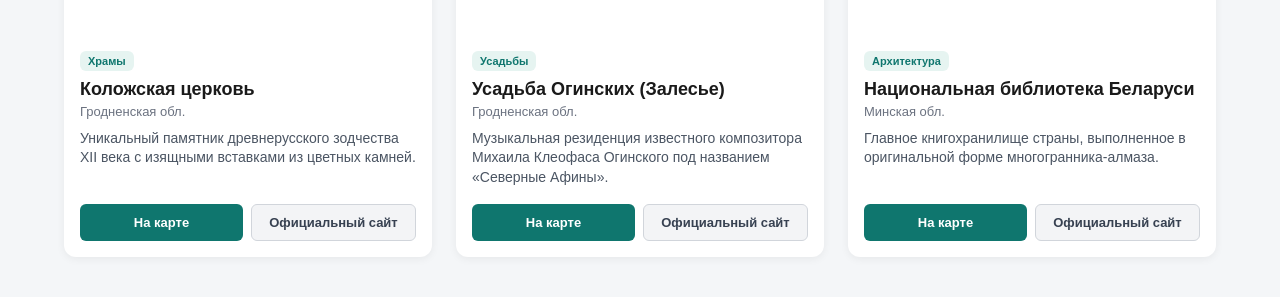
==== commit 0d2b3068: "сайт2" ====
--- a/index.html
+++ b/index.html
@@ -5,15 +5,16 @@
   <meta name="viewport" content="width=device-width, initial-scale=1.0">
   <title>BelarusSights — Достопримечательности Беларуси</title>
 
-  <!-- 1. Стили Leaflet (обязательно ДО style.css) -->
   <link rel="stylesheet" href="https://unpkg.com/leaflet@1.9.4/dist/leaflet.css" />
   <link rel="stylesheet" href="style.css">
 </head>
 <body>
 
-  <!-- Липкая шапка: логотип, поиск, фильтры -->
+  
   <header>
-    <div class="logo">BelarusSights</div>
+    <a href="#" class="logo-link">
+  <img src="logo.png" class="logo-img">
+</a>
 
     <div class="search-box">
       <input type="text" id="search-input" placeholder="Поиск достопримечательностей...">
@@ -35,22 +36,22 @@
         <option value="Замки">Замки и дворцы</option>
         <option value="Храмы">Храмы и костелы</option>
         <option value="Природа">Природа</option>
+        <option value="Архитектура">Архитектура</option>
       </select>
     </div>
   </header>
 
-  <!-- Блок карты на всю ширину -->
+  
   <div id="map-container">
     <div id="map"></div>
   </div>
 
-  <!-- Каталог карточек -->
   <section id="catalog-container">
     <h2 class="catalog-title">Достопримечательности</h2>
     <div class="grid" id="grid"></div>
   </section>
 
-  <!-- Скрипты -->
+  
   <script src="https://unpkg.com/leaflet@1.9.4/dist/leaflet.js"></script>
   <script src="data.js"></script>
   <script src="map.js"></script>
--- a/style.css
+++ b/style.css
@@ -5,7 +5,7 @@
   font-family: -apple-system, BlinkMacSystemFont, "Segoe UI", Roboto, Helvetica, Arial, sans-serif;
 }
 
-/* Включаем прокрутку всей страницы */
+
 html, body {
   min-height: 100vh;
   background-color: #f4f6f8;
@@ -14,31 +14,43 @@
   overflow-y: auto;
 }
 
-/* Липкая шапка сверху */
+
 header {
   position: sticky;
-  top: 0;
-  background: #ffffff;
-  padding: 12px 24px;
+  top: 12px;
+  max-width: 1450px;
+  margin: 12px auto;
+  background-color: #1b534b; /* Темно-изумрудный фон */
+  border-radius: 12px;
+  padding: 8px 16px;
   display: flex;
   align-items: center;
   justify-content: space-between;
-  border-bottom: 1px solid #e5e7eb;
+  gap: 16px;
   z-index: 1000;
-  box-shadow: 0 2px 4px rgba(0,0,0,0.05);
-}
-
-.logo {
-  font-size: 22px;
-  font-weight: 800;
-  color: #0f766e;
+  box-shadow: 0 4px 12px rgba(0, 0, 0, 0.15);
+  border: none;
+}
+
+.logo-link {
+  display: flex;
+  align-items: center;
+  text-decoration: none;
+}
+
+.logo-img {
+  height: 60px;
+  transform: scale(1.6);          /* Увеличивает на 20% */
+  transform-origin: left center;       /* Оптимальная высота логотипа */
+  width: auto;        /* Сохраняет пропорции без растягивания */
+  display: block;
 }
 
 .search-box input {
   padding: 8px 16px;
   border: 1px solid #d1d5db;
   border-radius: 8px;
-  width: 260px;
+  width: 320px;
   outline: none;
   font-size: 14px;
 }
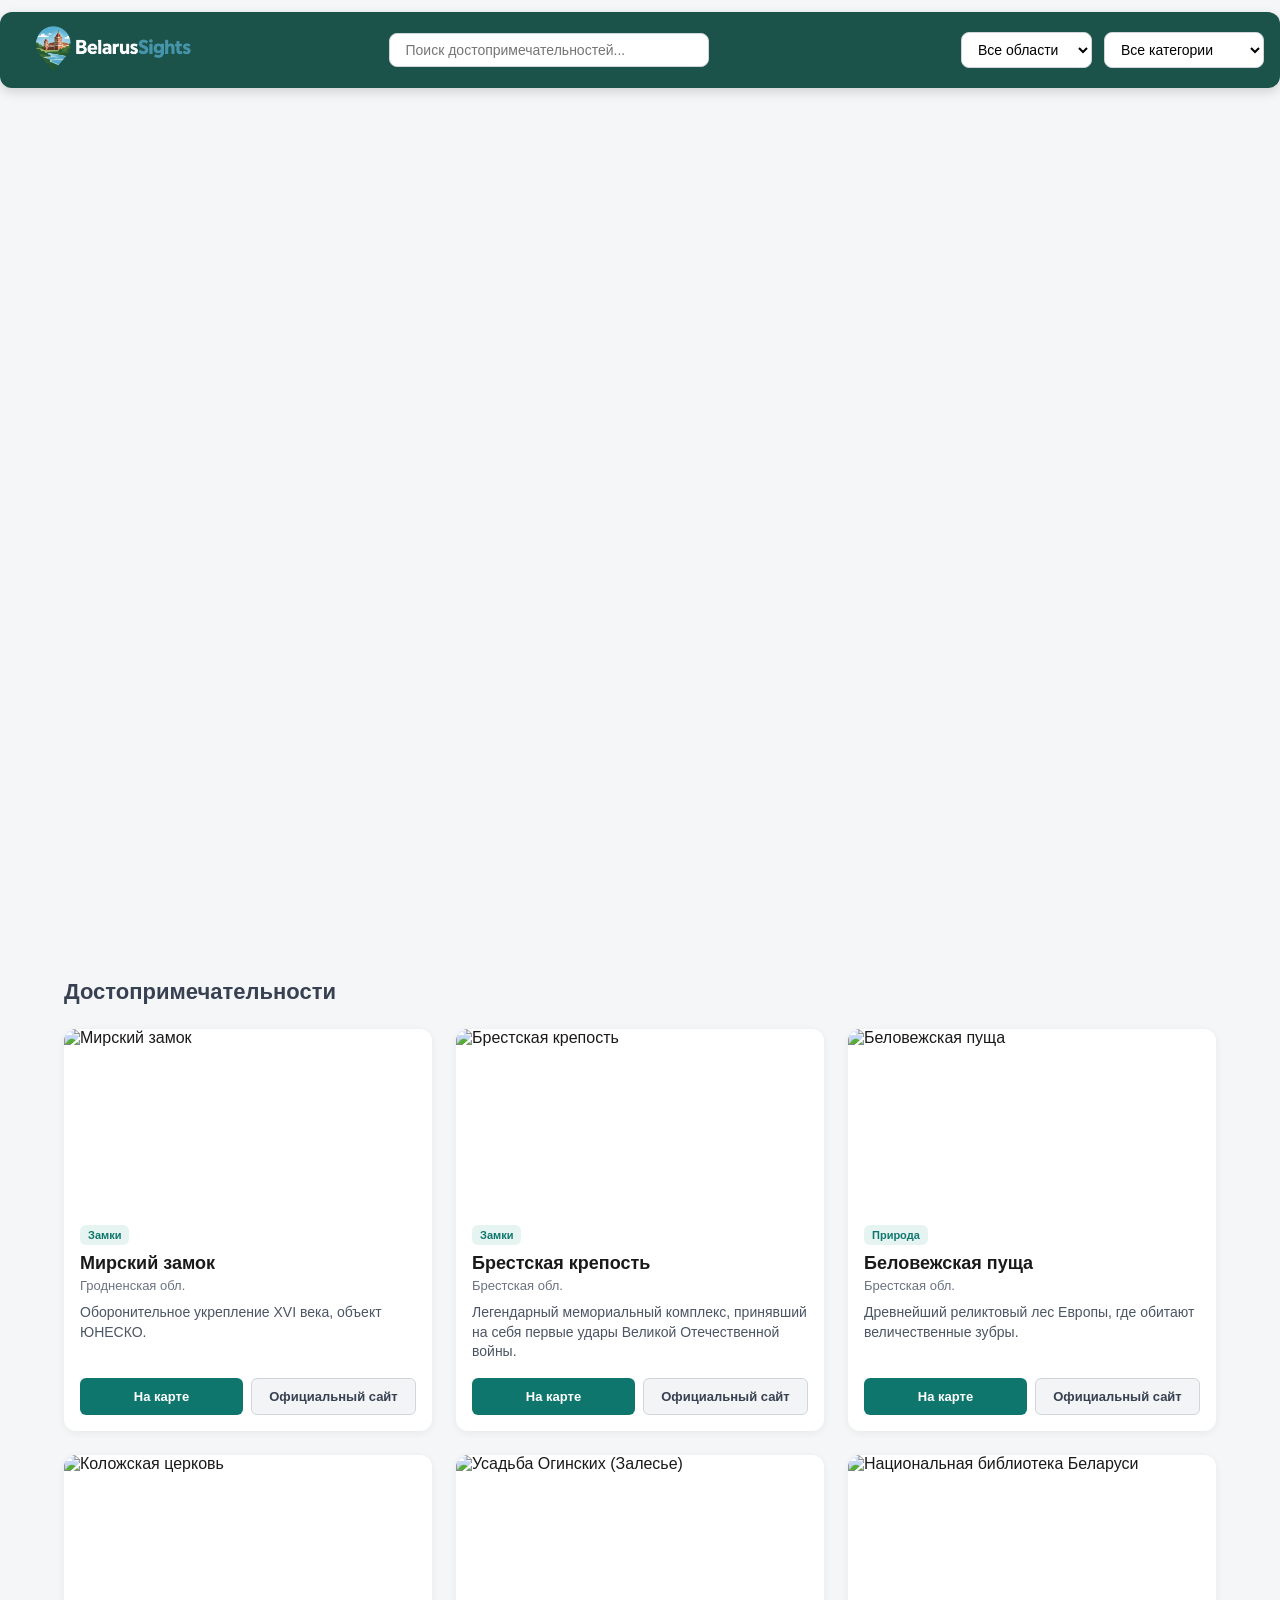
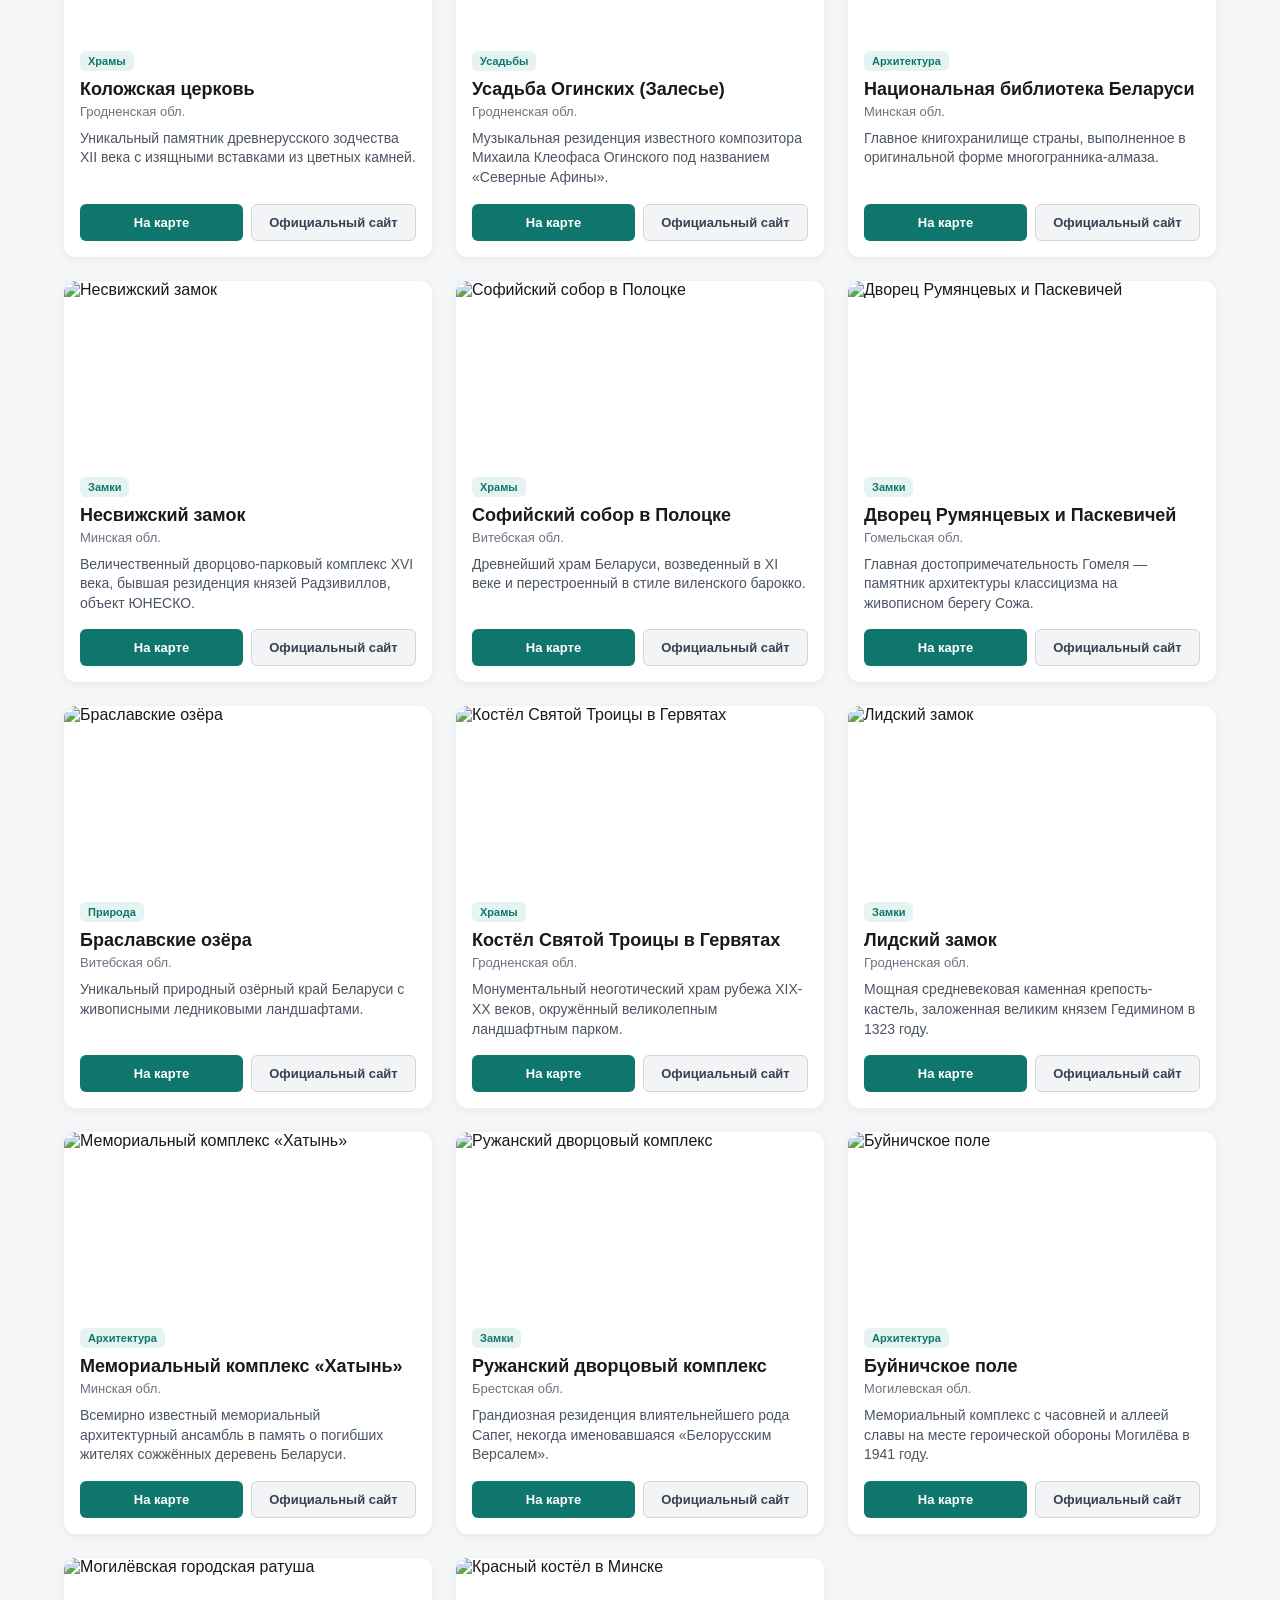
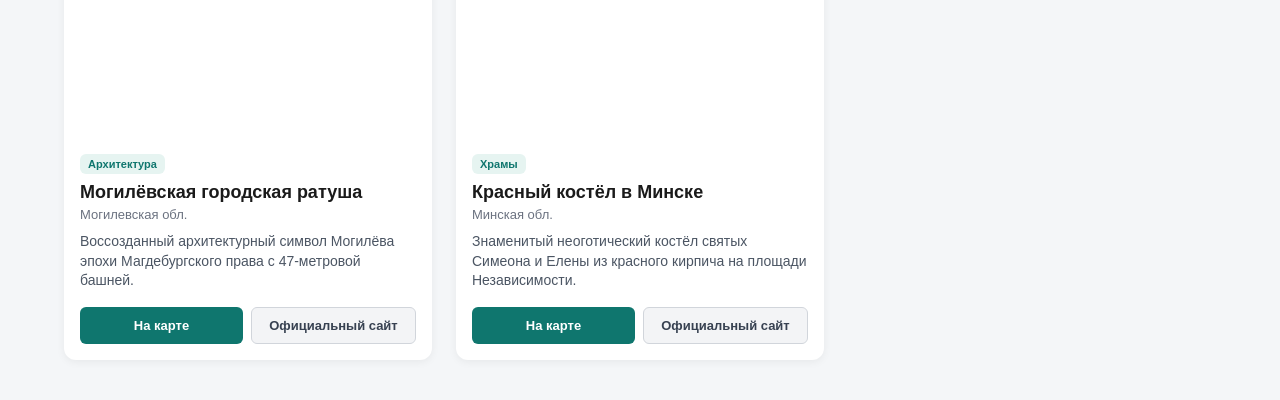
==== commit 82a1cb01: "Добавлены новые достопримечательности с фотографиями и улучшена фильтрация с поиском" ====
--- a/index.html
+++ b/index.html
@@ -37,6 +37,7 @@
         <option value="Храмы">Храмы и костелы</option>
         <option value="Природа">Природа</option>
         <option value="Архитектура">Архитектура</option>
+        <option value="Усадьбы">Усадьбы</option>
       </select>
     </div>
   </header>
@@ -58,4 +59,4 @@
   <script src="script.js"></script>
 
 </body>
-</html>+</html>
--- a/style.css
+++ b/style.css
@@ -200,4 +200,44 @@
 
 .btn-secondary:hover {
   background-color: #e5e7eb;
-}+}
+
+/* Адаптивность шапки для мобильных устройств */
+@media (max-width: 768px) {
+  header {
+    flex-direction: column; /* Выстраиваем элементы шапки вертикально */
+    align-items: stretch;   /* Растягиваем их на всю ширину контейнера */
+    gap: 12px;
+    padding: 12px;
+    margin: 8px;
+    max-width: 100%;
+  }
+
+  .logo-link {
+    justify-content: center; /* Центрируем логотип */
+  }
+
+  .logo-img {
+    transform: scale(1.3); /* Чуть уменьшаем масштаб логотипа под мобильный экран */
+    transform-origin: center;
+  }
+
+  .search-box {
+    width: 100%;
+  }
+
+  .search-box input {
+    width: 100%; /* Поиск во всю ширину */
+  }
+
+  .filters {
+    display: flex;
+    flex-direction: column; /* Фильтры ставим друг под другом */
+    gap: 8px;
+    width: 100%;
+  }
+
+  .filters select {
+    width: 100%; /* Выпадающие списки во всю ширину */
+  }
+}
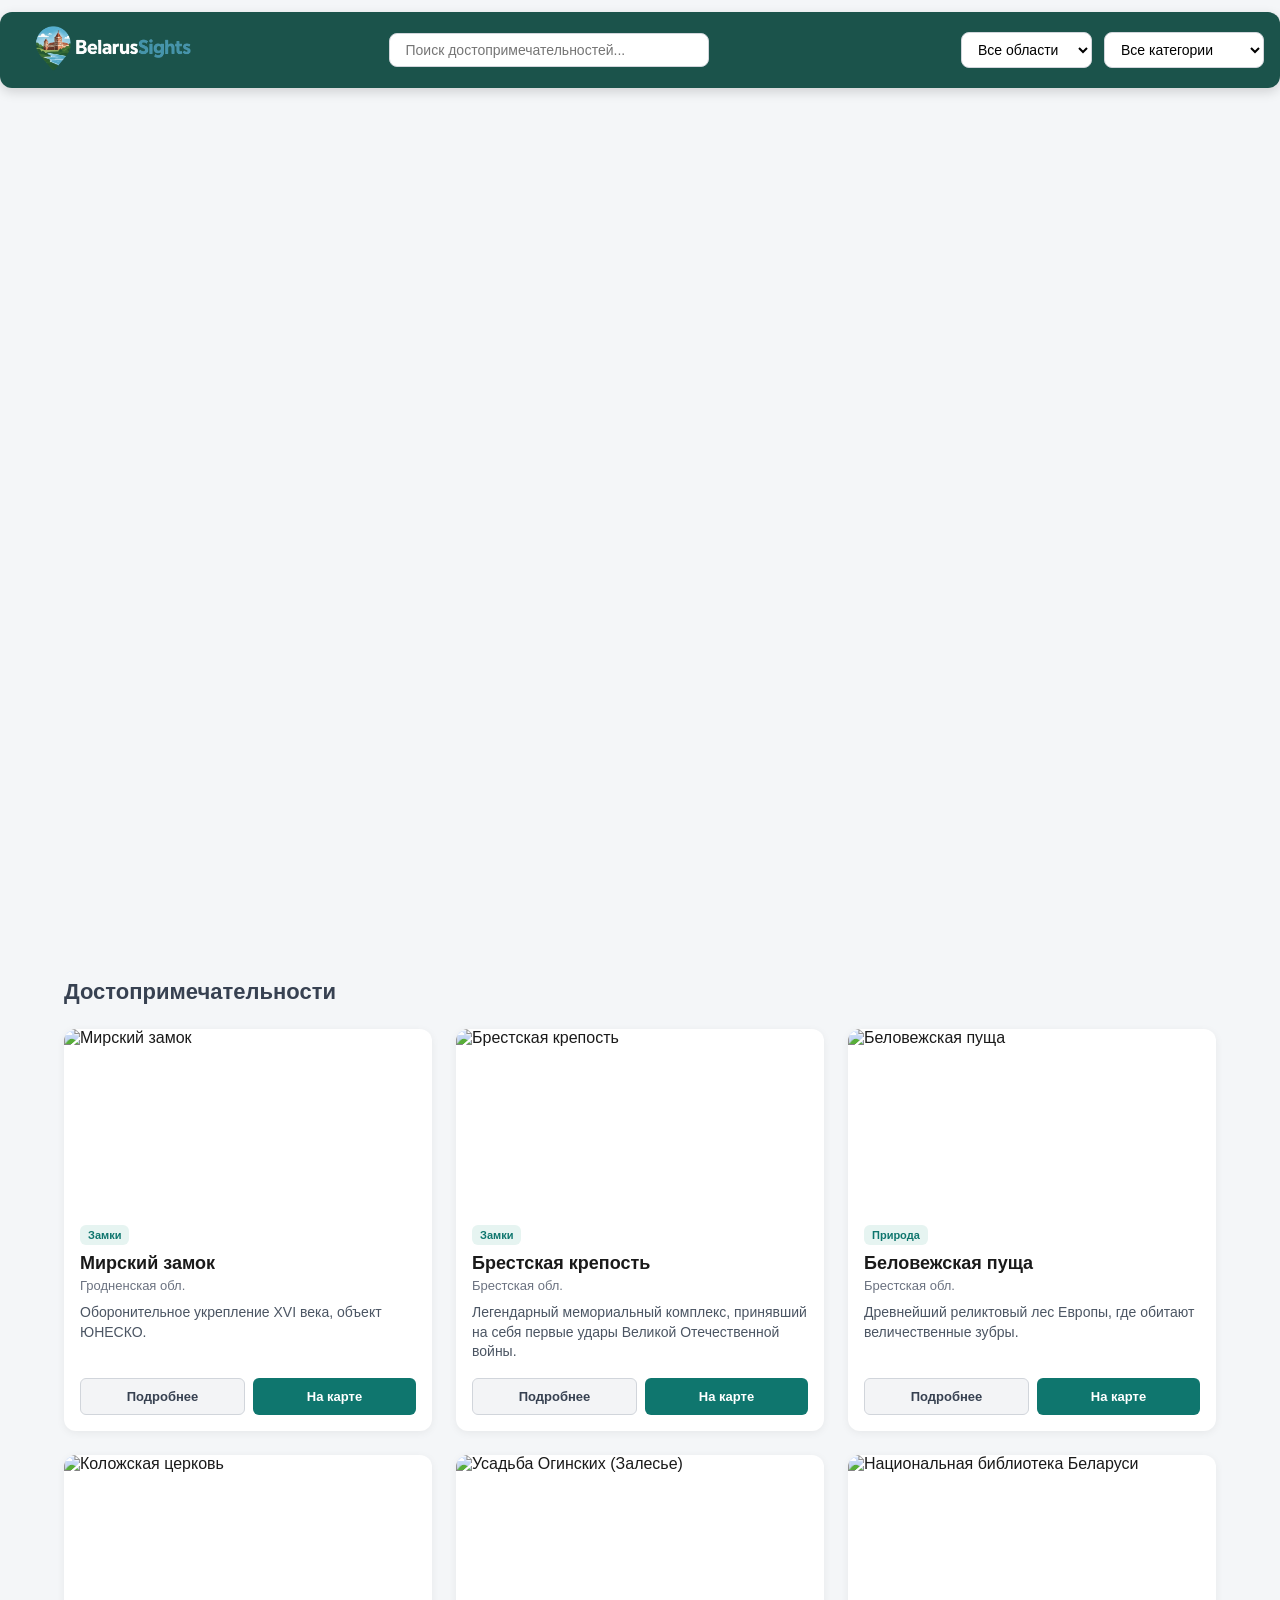
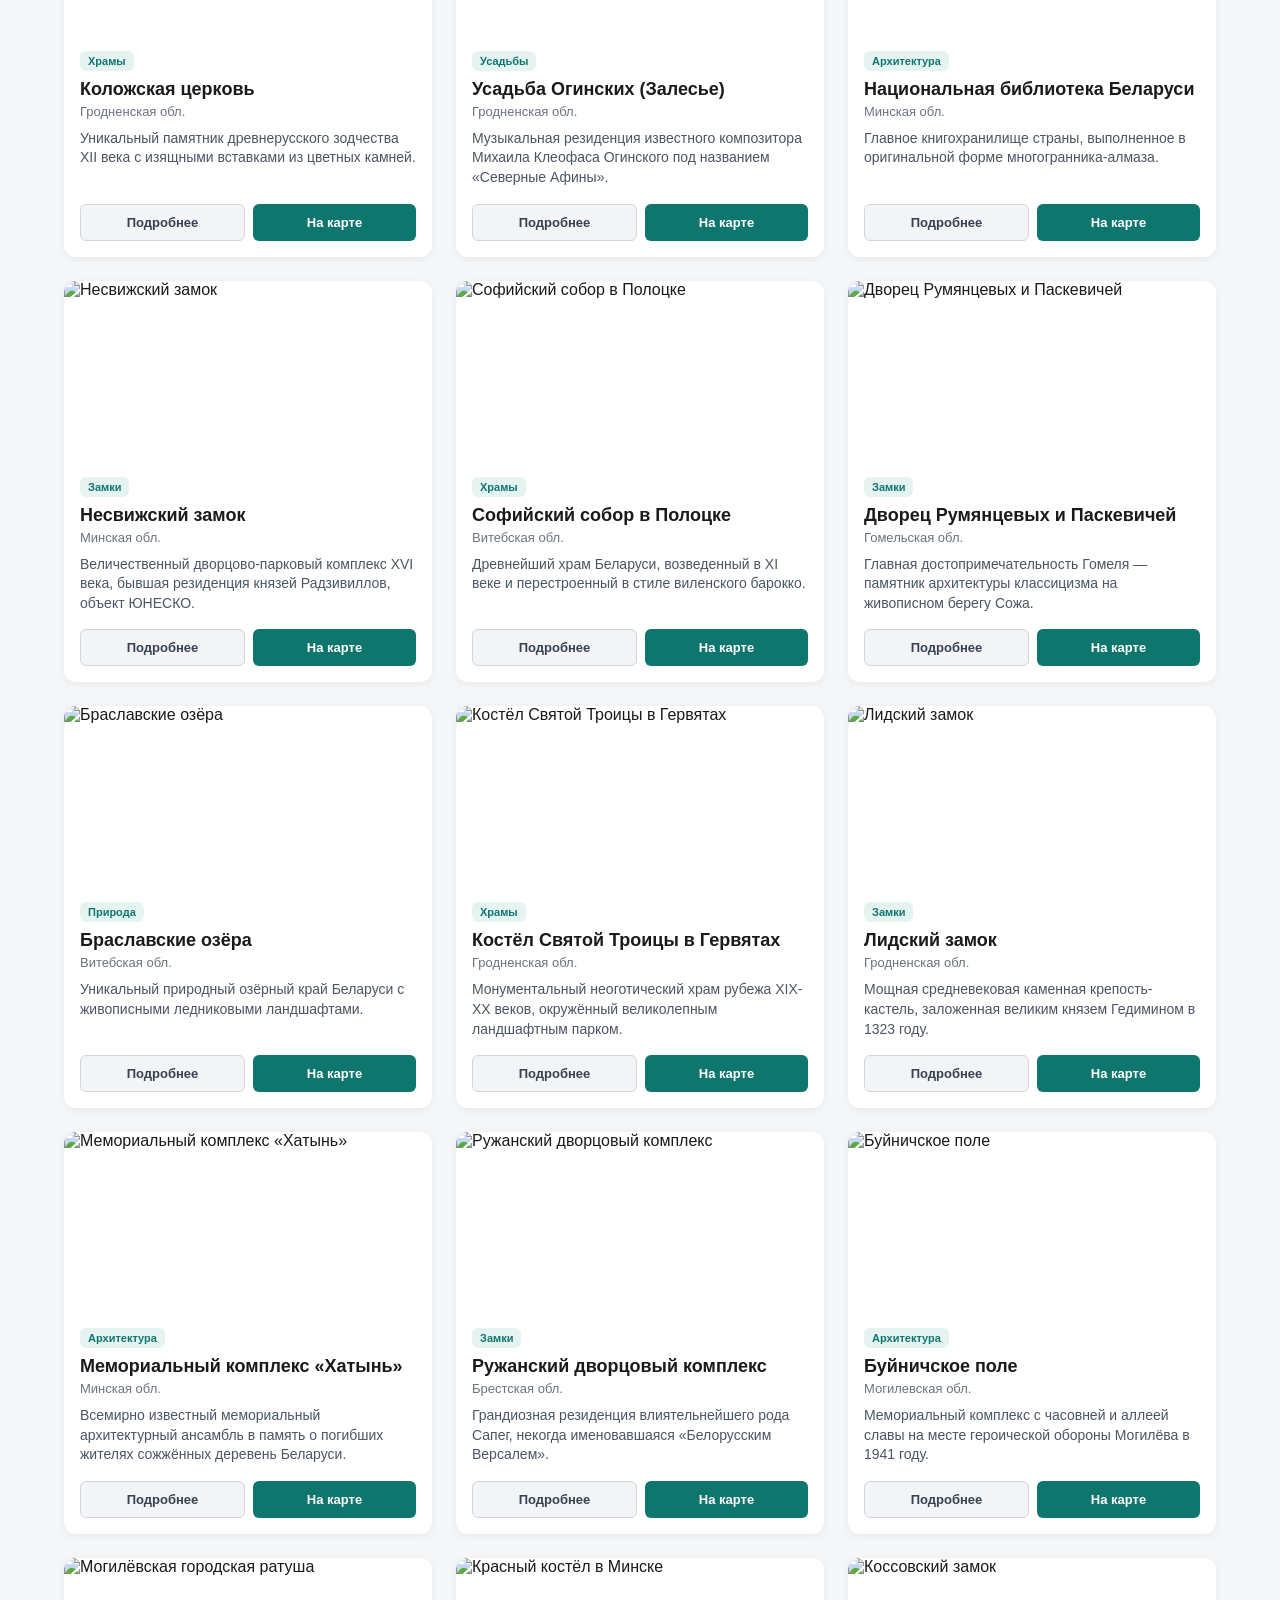
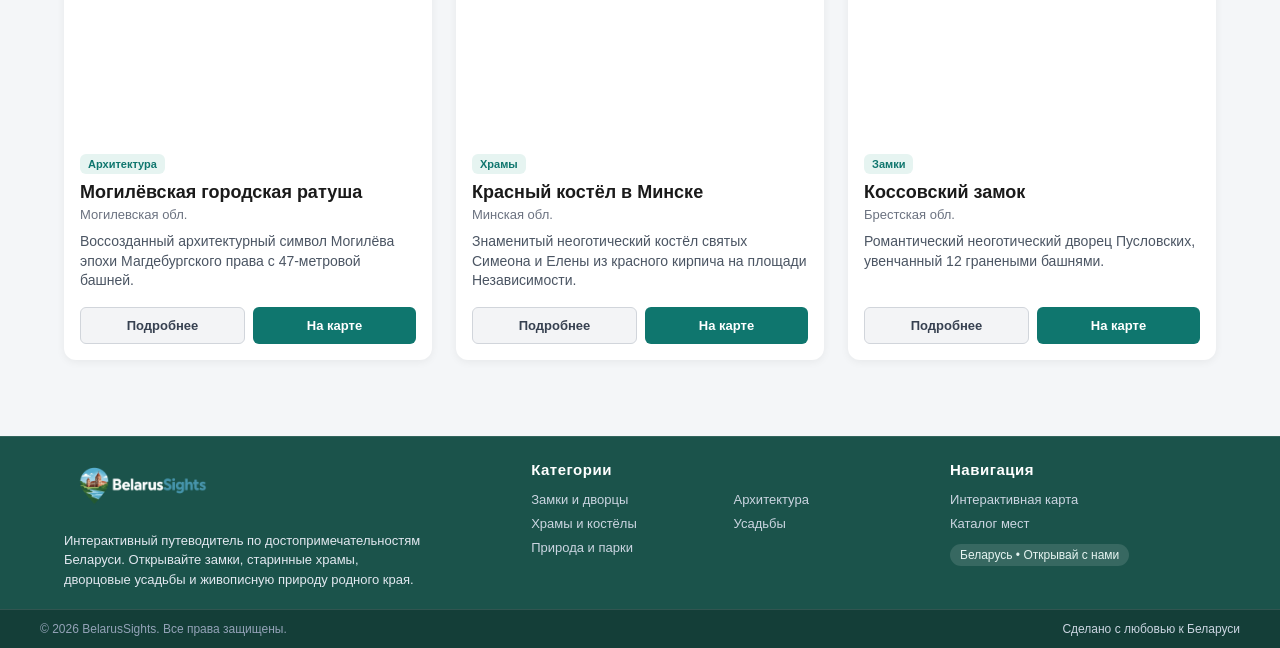
==== commit 459ab29a: "feat: add sight modal popup, SVG icons, enriched data, and compact footer" ====
--- a/index.html
+++ b/index.html
@@ -52,6 +52,65 @@
     <div class="grid" id="grid"></div>
   </section>
 
+  <!-- Футер сайта -->
+  <footer class="site-footer">
+    <div class="footer-container">
+      <div class="footer-col footer-about">
+        <a href="#" class="footer-logo-link">
+          <img src="logo.png" alt="BelarusSights" class="footer-logo">
+        </a>
+        <p class="footer-desc">Интерактивный путеводитель по достопримечательностям Беларуси. Открывайте замки, старинные храмы, дворцовые усадьбы и живописную природу родного края.</p>
+      </div>
+
+      <div class="footer-col footer-nav">
+        <h4 class="footer-title">Категории</h4>
+        <ul class="footer-links footer-links-grid">
+          <li><a href="#catalog-container" onclick="filterByCategory('Замки')">Замки и дворцы</a></li>
+          <li><a href="#catalog-container" onclick="filterByCategory('Архитектура')">Архитектура</a></li>
+          <li><a href="#catalog-container" onclick="filterByCategory('Храмы')">Храмы и костёлы</a></li>
+          <li><a href="#catalog-container" onclick="filterByCategory('Усадьбы')">Усадьбы</a></li>
+          <li><a href="#catalog-container" onclick="filterByCategory('Природа')">Природа и парки</a></li>
+        </ul>
+      </div>
+
+      <div class="footer-col footer-info">
+        <h4 class="footer-title">Навигация</h4>
+        <ul class="footer-links">
+          <li><a href="#map-container">Интерактивная карта</a></li>
+          <li><a href="#catalog-container">Каталог мест</a></li>
+        </ul>
+        <div class="footer-badge">Беларусь • Открывай с нами</div>
+      </div>
+    </div>
+
+    <div class="footer-bottom">
+      <div class="footer-bottom-inner">
+        <p>© 2026 BelarusSights. Все права защищены.</p>
+        <p class="footer-subtext">Сделано с любовью к Беларуси</p>
+      </div>
+    </div>
+  </footer>
+
+  <!-- Всплывающее окно с информацией о достопримечательности -->
+  <div id="place-modal" class="modal-overlay" aria-hidden="true">
+    <div class="modal-window" role="dialog" aria-modal="true">
+      <button class="modal-close" id="modal-close-btn" aria-label="Закрыть">&times;</button>
+      <div class="modal-image-wrapper">
+        <img id="modal-img" src="" alt="" class="modal-img">
+      </div>
+      <div class="modal-content">
+        <h3 id="modal-title" class="modal-title"></h3>
+        <div id="modal-tags" class="modal-tags"></div>
+        <p id="modal-desc" class="modal-desc"></p>
+        <div id="modal-details" class="modal-details"></div>
+        <div class="modal-actions">
+          <a id="modal-site-btn" href="#" target="_blank" class="modal-btn">Официальный сайт</a>
+          <a id="modal-route-btn" href="#" target="_blank" class="modal-btn">Проложить маршрут</a>
+        </div>
+      </div>
+    </div>
+  </div>
+
   
   <script src="https://unpkg.com/leaflet@1.9.4/dist/leaflet.js"></script>
   <script src="data.js"></script>
--- a/style.css
+++ b/style.css
@@ -241,3 +241,313 @@
     width: 100%; /* Выпадающие списки во всю ширину */
   }
 }
+
+/* Стили всплывающего окна (модального окна) */
+.modal-overlay {
+  position: fixed;
+  top: 0;
+  left: 0;
+  width: 100vw;
+  height: 100vh;
+  background-color: rgba(0, 0, 0, 0.6);
+  backdrop-filter: blur(4px);
+  display: flex;
+  align-items: center;
+  justify-content: center;
+  z-index: 2000;
+  opacity: 0;
+  visibility: hidden;
+  transition: opacity 0.25s ease, visibility 0.25s ease;
+  padding: 16px;
+}
+
+.modal-overlay.active {
+  opacity: 1;
+  visibility: visible;
+}
+
+.modal-window {
+  background: #ffffff;
+  border-radius: 18px;
+  max-width: 580px;
+  width: 100%;
+  max-height: 90vh;
+  overflow-y: auto;
+  position: relative;
+  box-shadow: 0 20px 40px rgba(0, 0, 0, 0.25);
+  transform: translateY(20px) scale(0.97);
+  transition: transform 0.25s cubic-bezier(0.16, 1, 0.3, 1);
+}
+
+.modal-overlay.active .modal-window {
+  transform: translateY(0) scale(1);
+}
+
+.modal-close {
+  position: absolute;
+  top: 14px;
+  right: 14px;
+  width: 36px;
+  height: 36px;
+  border-radius: 50%;
+  background: rgba(255, 255, 255, 0.9);
+  border: none;
+  font-size: 22px;
+  line-height: 1;
+  color: #374151;
+  display: flex;
+  align-items: center;
+  justify-content: center;
+  cursor: pointer;
+  box-shadow: 0 2px 8px rgba(0, 0, 0, 0.2);
+  z-index: 10;
+  transition: background 0.2s, transform 0.15s;
+}
+
+.modal-close:hover {
+  background: #ffffff;
+  transform: scale(1.08);
+}
+
+.modal-img {
+  width: 100%;
+  height: 250px;
+  object-fit: cover;
+  display: block;
+}
+
+.modal-content {
+  padding: 20px 24px 24px;
+}
+
+.modal-title {
+  font-size: 22px;
+  font-weight: 700;
+  color: #111827;
+  margin-bottom: 8px;
+}
+
+.modal-tags {
+  display: flex;
+  flex-wrap: wrap;
+  gap: 8px;
+  margin-bottom: 14px;
+}
+
+.modal-tag {
+  background-color: #f3f4f6;
+  color: #1f2937;
+  padding: 4px 10px;
+  border-radius: 6px;
+  font-size: 12px;
+  font-weight: 600;
+}
+
+.modal-desc {
+  font-size: 14px;
+  line-height: 1.5;
+  color: #374151;
+  margin-bottom: 18px;
+}
+
+.modal-details {
+  display: grid;
+  grid-template-columns: repeat(2, 1fr);
+  gap: 12px;
+  margin-bottom: 22px;
+  background: #f9fafb;
+  border: 1px solid #e5e7eb;
+  padding: 14px;
+  border-radius: 12px;
+}
+
+.modal-detail-item {
+  display: flex;
+  align-items: flex-start;
+  gap: 10px;
+}
+
+.modal-detail-icon {
+  display: flex;
+  align-items: center;
+  justify-content: center;
+  flex-shrink: 0;
+  margin-top: 2px;
+}
+
+.modal-detail-label {
+  font-size: 12px;
+  color: #6b7280;
+  font-weight: 500;
+}
+
+.modal-detail-value {
+  font-size: 13px;
+  color: #1f2937;
+  font-weight: 600;
+}
+
+.modal-actions {
+  display: flex;
+  gap: 12px;
+}
+
+.modal-btn {
+  flex: 1;
+  padding: 12px 14px;
+  border-radius: 8px;
+  font-size: 14px;
+  font-weight: 600;
+  text-align: center;
+  text-decoration: none;
+  background-color: #1b534b;
+  color: #ffffff;
+  transition: background-color 0.2s;
+  display: flex;
+  align-items: center;
+  justify-content: center;
+}
+
+.modal-btn:hover {
+  background-color: #143e38;
+}
+
+@media (max-width: 600px) {
+  .modal-details {
+    grid-template-columns: 1fr;
+  }
+  .modal-actions {
+    flex-direction: column;
+  }
+}
+
+/* Стили футера сайта */
+.site-footer {
+  background-color: #1b534b;
+  color: #ffffff;
+  margin-top: 36px;
+  padding-top: 24px;
+  border-top: 1px solid rgba(255, 255, 255, 0.1);
+}
+
+.footer-container {
+  max-width: 1200px;
+  margin: 0 auto;
+  padding: 0 24px 20px;
+  display: grid;
+  grid-template-columns: 1.8fr 1.6fr 1.1fr;
+  gap: 32px;
+  align-items: start;
+}
+
+.footer-col {
+  display: flex;
+  flex-direction: column;
+}
+
+.footer-logo-link {
+  display: inline-block;
+  margin-bottom: 12px;
+}
+
+.footer-logo {
+  height: 52px;
+  transform: scale(1.5);
+  transform-origin: left center;
+  width: auto;
+  display: block;
+  margin-bottom: 6px;
+}
+
+.footer-desc {
+  font-size: 13px;
+  line-height: 1.5;
+  color: #e2e8f0;
+  max-width: 360px;
+}
+
+.footer-title {
+  font-size: 15px;
+  font-weight: 700;
+  margin-bottom: 12px;
+  color: #ffffff;
+  letter-spacing: 0.5px;
+}
+
+.footer-links {
+  list-style: none;
+  display: flex;
+  flex-direction: column;
+  gap: 6px;
+}
+
+.footer-links-grid {
+  display: grid;
+  grid-template-columns: repeat(2, minmax(130px, auto));
+  gap: 6px 18px;
+}
+
+.footer-links a {
+  color: #cbd5e1;
+  text-decoration: none;
+  font-size: 13px;
+  transition: color 0.2s, transform 0.2s;
+  display: inline-block;
+  white-space: nowrap;
+}
+
+.footer-links a:hover {
+  color: #ffffff;
+  transform: translateX(4px);
+}
+
+.footer-badge {
+  display: inline-block;
+  margin-top: 12px;
+  background: rgba(255, 255, 255, 0.12);
+  color: #e6f4f1;
+  padding: 4px 10px;
+  border-radius: 16px;
+  font-size: 12px;
+  font-weight: 500;
+  width: fit-content;
+}
+
+.footer-bottom {
+  border-top: 1px solid rgba(255, 255, 255, 0.12);
+  background-color: #143e38;
+  padding: 12px 24px;
+}
+
+.footer-bottom-inner {
+  max-width: 1200px;
+  margin: 0 auto;
+  display: flex;
+  justify-content: space-between;
+  align-items: center;
+  font-size: 12px;
+  color: #94a3b8;
+}
+
+.footer-subtext {
+  font-size: 12px;
+  color: #cbd5e1;
+}
+
+@media (max-width: 768px) {
+  .footer-container {
+    grid-template-columns: 1fr;
+    gap: 24px;
+  }
+  .footer-logo {
+    transform: scale(1.3);
+  }
+  .footer-links-grid {
+    grid-template-columns: 1fr;
+  }
+  .footer-bottom-inner {
+    flex-direction: column;
+    gap: 6px;
+    text-align: center;
+  }
+}
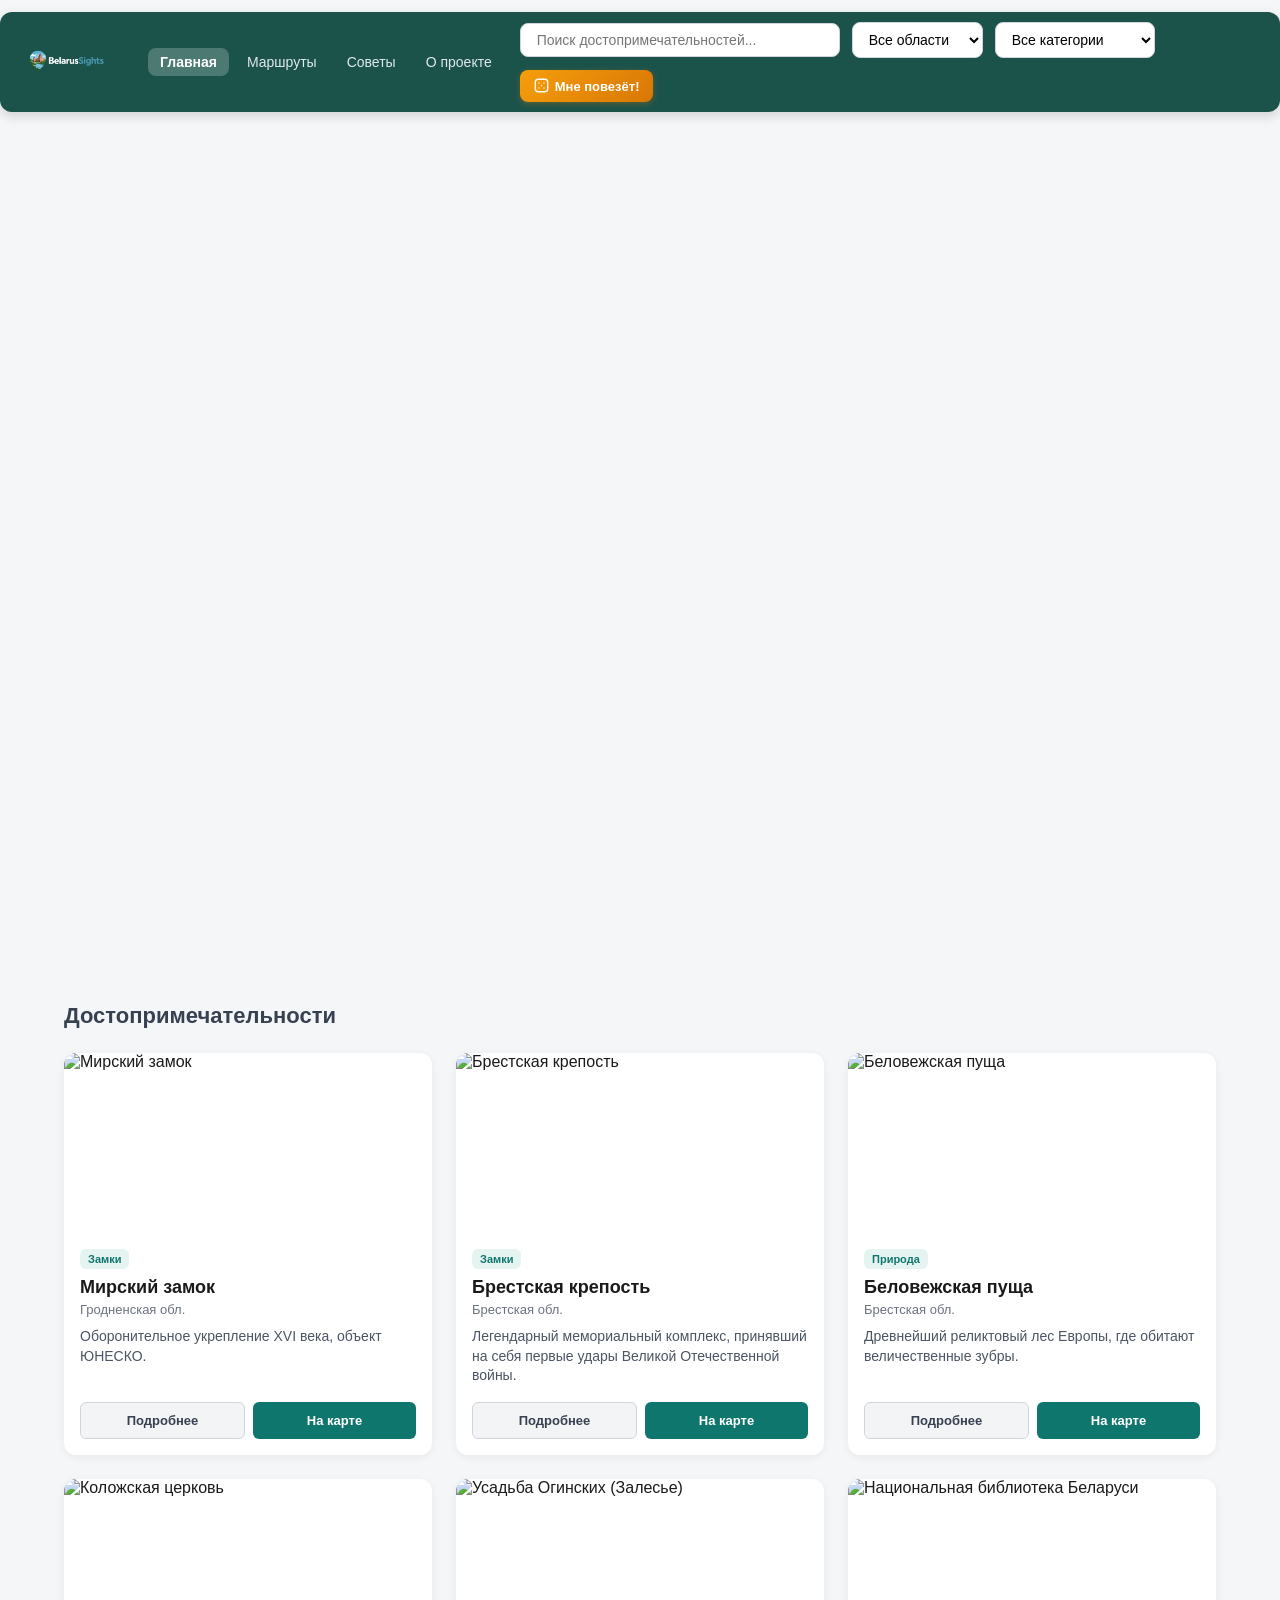
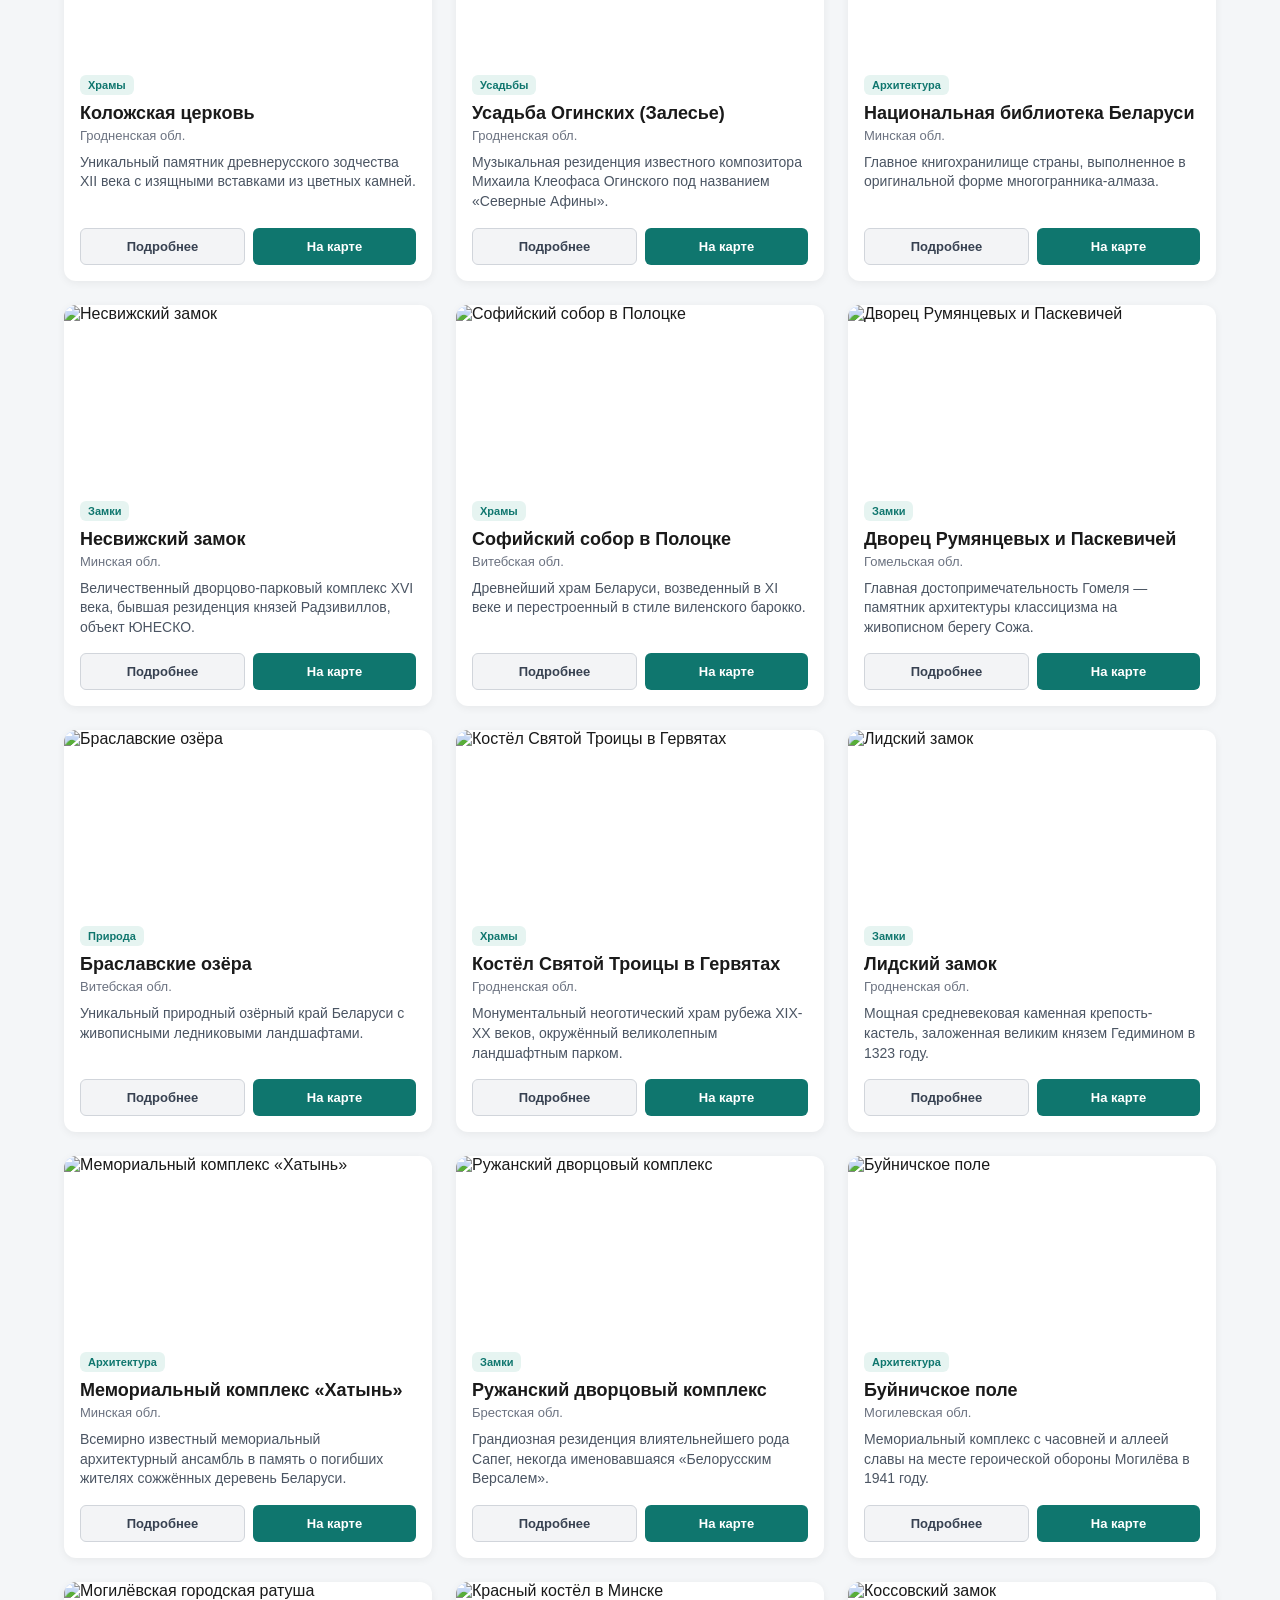
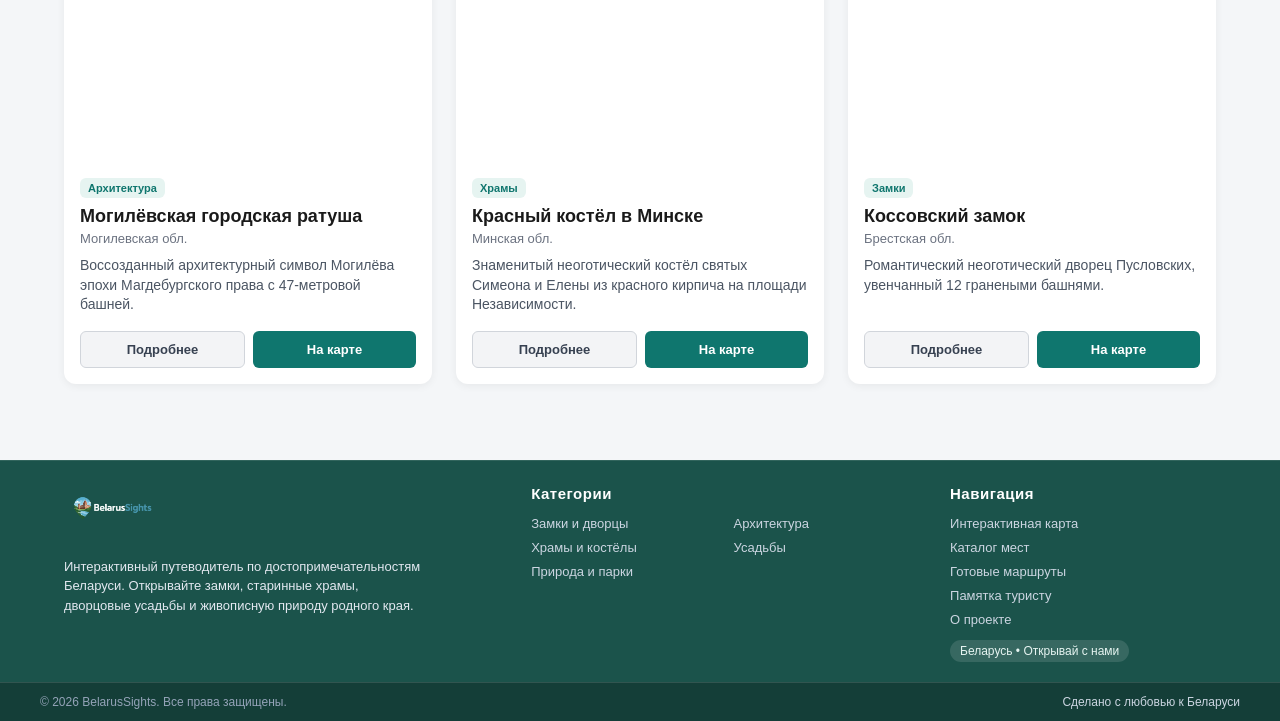
==== commit 6e9a09b8: "3" ====
--- a/index.html
+++ b/index.html
@@ -12,33 +12,54 @@
 
   
   <header>
-    <a href="#" class="logo-link">
-  <img src="logo.png" class="logo-img">
-</a>
+    <div class="header-main">
+      <a href="index.html" class="logo-link">
+        <img src="logo.png" class="logo-img" alt="BelarusSights">
+      </a>
 
-    <div class="search-box">
-      <input type="text" id="search-input" placeholder="Поиск достопримечательностей...">
+      <button class="menu-toggle" id="menu-toggle" aria-label="Открыть меню">
+        <span></span>
+        <span></span>
+        <span></span>
+      </button>
+
+      <nav class="main-nav" id="main-nav">
+        <a href="index.html" class="nav-link active">Главная</a>
+        <a href="routes.html" class="nav-link">Маршруты</a>
+        <a href="guide.html" class="nav-link">Советы</a>
+        <a href="about.html" class="nav-link">О проекте</a>
+      </nav>
     </div>
 
-    <div class="filters">
-      <select id="region-filter">
-        <option value="all">Все области</option>
-        <option value="Брестская">Брестская</option>
-        <option value="Витебская">Витебская</option>
-        <option value="Гомельская">Гомельская</option>
-        <option value="Гродненская">Гродненская</option>
-        <option value="Минская">Минская</option>
-        <option value="Могилевская">Могилевская</option>
-      </select>
+    <div class="header-controls">
+      <div class="search-box">
+        <input type="text" id="search-input" placeholder="Поиск достопримечательностей...">
+      </div>
 
-      <select id="category-filter">
-        <option value="all">Все категории</option>
-        <option value="Замки">Замки и дворцы</option>
-        <option value="Храмы">Храмы и костелы</option>
-        <option value="Природа">Природа</option>
-        <option value="Архитектура">Архитектура</option>
-        <option value="Усадьбы">Усадьбы</option>
-      </select>
+      <div class="filters">
+        <select id="region-filter">
+          <option value="all">Все области</option>
+          <option value="Брестская">Брестская</option>
+          <option value="Витебская">Витебская</option>
+          <option value="Гомельская">Гомельская</option>
+          <option value="Гродненская">Гродненская</option>
+          <option value="Минская">Минская</option>
+          <option value="Могилевская">Могилевская</option>
+        </select>
+
+        <select id="category-filter">
+          <option value="all">Все категории</option>
+          <option value="Замки">Замки и дворцы</option>
+          <option value="Храмы">Храмы и костелы</option>
+          <option value="Природа">Природа</option>
+          <option value="Архитектура">Архитектура</option>
+          <option value="Усадьбы">Усадьбы</option>
+        </select>
+      </div>
+
+      <button id="random-btn" class="btn-lucky" title="Случайная достопримечательность">
+        <span class="lucky-icon"><svg width="15" height="15" viewBox="0 0 24 24" fill="none" stroke="currentColor" stroke-width="2.2" stroke-linecap="round" stroke-linejoin="round" style="vertical-align: -2px;"><rect x="2" y="2" width="20" height="20" rx="5" ry="5"></rect><path d="M16 8h.01"></path><path d="M8 8h.01"></path><path d="M8 16h.01"></path><path d="M16 16h.01"></path><path d="M12 12h.01"></path></svg></span> Мне повезёт!
+      </button>
     </div>
   </header>
 
@@ -76,8 +97,11 @@
       <div class="footer-col footer-info">
         <h4 class="footer-title">Навигация</h4>
         <ul class="footer-links">
-          <li><a href="#map-container">Интерактивная карта</a></li>
-          <li><a href="#catalog-container">Каталог мест</a></li>
+          <li><a href="index.html#map-container">Интерактивная карта</a></li>
+          <li><a href="index.html#catalog-container">Каталог мест</a></li>
+          <li><a href="routes.html">Готовые маршруты</a></li>
+          <li><a href="guide.html">Памятка туристу</a></li>
+          <li><a href="about.html">О проекте</a></li>
         </ul>
         <div class="footer-badge">Беларусь • Открывай с нами</div>
       </div>
--- a/style.css
+++ b/style.css
@@ -22,7 +22,7 @@
   margin: 12px auto;
   background-color: #1b534b; /* Темно-изумрудный фон */
   border-radius: 12px;
-  padding: 8px 16px;
+  padding: 10px 20px;
   display: flex;
   align-items: center;
   justify-content: space-between;
@@ -32,17 +32,105 @@
   border: none;
 }
 
+.header-main {
+  display: flex;
+  align-items: center;
+  gap: 24px;
+}
+
+.main-nav {
+  display: flex;
+  align-items: center;
+  gap: 6px;
+}
+
+.nav-link {
+  color: #e2e8f0;
+  text-decoration: none;
+  font-size: 14px;
+  font-weight: 500;
+  padding: 6px 12px;
+  border-radius: 8px;
+  transition: all 0.2s ease;
+  white-space: nowrap;
+}
+
+.nav-link:hover {
+  background-color: rgba(255, 255, 255, 0.14);
+  color: #ffffff;
+}
+
+.nav-link.active {
+  background-color: rgba(255, 255, 255, 0.22);
+  color: #ffffff;
+  font-weight: 600;
+}
+
+.header-controls {
+  display: flex;
+  align-items: center;
+  gap: 12px;
+  flex-wrap: wrap;
+}
+
+.btn-lucky {
+  background: linear-gradient(135deg, #f59e0b 0%, #d97706 100%);
+  color: #ffffff;
+  border: none;
+  border-radius: 8px;
+  padding: 8px 14px;
+  font-size: 13px;
+  font-weight: 700;
+  cursor: pointer;
+  display: inline-flex;
+  align-items: center;
+  gap: 6px;
+  white-space: nowrap;
+  box-shadow: 0 2px 6px rgba(217, 119, 6, 0.35);
+  transition: transform 0.15s ease, box-shadow 0.15s ease, filter 0.15s ease;
+}
+
+.btn-lucky:hover {
+  transform: translateY(-2px);
+  box-shadow: 0 4px 10px rgba(217, 119, 6, 0.45);
+  filter: brightness(1.06);
+}
+
+.btn-lucky:active {
+  transform: translateY(0);
+}
+
+.menu-toggle {
+  display: none;
+  flex-direction: column;
+  justify-content: space-around;
+  width: 32px;
+  height: 28px;
+  background: transparent;
+  border: none;
+  cursor: pointer;
+  padding: 2px;
+}
+
+.menu-toggle span {
+  width: 100%;
+  height: 3px;
+  background: #ffffff;
+  border-radius: 2px;
+  transition: all 0.25s ease;
+}
+
 .logo-link {
   display: flex;
   align-items: center;
   text-decoration: none;
+  flex-shrink: 0;
+  margin-right: 12px;
 }
 
 .logo-img {
-  height: 60px;
-  transform: scale(1.6);          /* Увеличивает на 20% */
-  transform-origin: left center;       /* Оптимальная высота логотипа */
-  width: auto;        /* Сохраняет пропорции без растягивания */
+  height: 46px;
+  width: auto;
   display: block;
 }
 
@@ -202,24 +290,66 @@
   background-color: #e5e7eb;
 }
 
-/* Адаптивность шапки для мобильных устройств */
+/* Адаптивность шапки для планшетов и мобильных устройств */
+@media (max-width: 1100px) {
+  header {
+    flex-direction: column;
+    align-items: stretch;
+  }
+  .header-main {
+    justify-content: space-between;
+    width: 100%;
+  }
+  .header-controls {
+    width: 100%;
+    justify-content: space-between;
+  }
+  .search-box {
+    flex: 1;
+  }
+  .search-box input {
+    width: 100%;
+  }
+}
+
 @media (max-width: 768px) {
   header {
-    flex-direction: column; /* Выстраиваем элементы шапки вертикально */
-    align-items: stretch;   /* Растягиваем их на всю ширину контейнера */
     gap: 12px;
     padding: 12px;
     margin: 8px;
     max-width: 100%;
   }
 
-  .logo-link {
-    justify-content: center; /* Центрируем логотип */
+  .header-main {
+    flex-wrap: wrap;
+    justify-content: space-between;
   }
 
   .logo-img {
-    transform: scale(1.3); /* Чуть уменьшаем масштаб логотипа под мобильный экран */
-    transform-origin: center;
+    height: 40px;
+  }
+
+  .menu-toggle {
+    display: flex;
+  }
+
+  .main-nav {
+    display: none;
+    flex-direction: column;
+    width: 100%;
+    gap: 4px;
+    padding-top: 10px;
+    border-top: 1px solid rgba(255, 255, 255, 0.15);
+  }
+
+  .main-nav.active {
+    display: flex;
+  }
+
+  .header-controls {
+    flex-direction: column;
+    align-items: stretch;
+    gap: 10px;
   }
 
   .search-box {
@@ -227,18 +357,22 @@
   }
 
   .search-box input {
-    width: 100%; /* Поиск во всю ширину */
+    width: 100%;
   }
 
   .filters {
-    display: flex;
-    flex-direction: column; /* Фильтры ставим друг под другом */
+    flex-direction: column;
     gap: 8px;
     width: 100%;
   }
 
   .filters select {
-    width: 100%; /* Выпадающие списки во всю ширину */
+    width: 100%;
+  }
+
+  .btn-lucky {
+    width: 100%;
+    justify-content: center;
   }
 }
 
@@ -451,12 +585,10 @@
 }
 
 .footer-logo {
-  height: 52px;
-  transform: scale(1.5);
-  transform-origin: left center;
+  height: 48px;
   width: auto;
   display: block;
-  margin-bottom: 6px;
+  margin-bottom: 12px;
 }
 
 .footer-desc {
@@ -551,3 +683,326 @@
     text-align: center;
   }
 }
+
+/* Общие стили дополнительных страниц (Маршруты, Советы, О проекте) */
+.page-container {
+  max-width: 1200px;
+  margin: 0 auto;
+  padding: 32px 24px 60px;
+}
+
+.page-hero {
+  background: linear-gradient(135deg, #1b534b 0%, #0f766e 100%);
+  color: #ffffff;
+  padding: 40px 32px;
+  border-radius: 16px;
+  margin-bottom: 36px;
+  box-shadow: 0 4px 16px rgba(15, 118, 110, 0.15);
+}
+
+.page-hero h1 {
+  font-size: 32px;
+  font-weight: 800;
+  margin-bottom: 12px;
+}
+
+.page-hero p {
+  font-size: 16px;
+  color: #e2e8f0;
+  max-width: 680px;
+  line-height: 1.6;
+}
+
+/* Стили страницы Маршрутов */
+.routes-grid {
+  display: grid;
+  grid-template-columns: 1fr;
+  gap: 32px;
+}
+
+.route-card {
+  background: #ffffff;
+  border-radius: 16px;
+  overflow: hidden;
+  box-shadow: 0 4px 16px rgba(0, 0, 0, 0.06);
+  border: 1px solid #e5e7eb;
+  transition: transform 0.2s, box-shadow 0.2s;
+}
+
+.route-card:hover {
+  transform: translateY(-3px);
+  box-shadow: 0 10px 24px rgba(0, 0, 0, 0.1);
+}
+
+.route-header {
+  padding: 24px 28px 16px;
+  border-bottom: 1px solid #f1f5f9;
+  display: flex;
+  justify-content: space-between;
+  align-items: flex-start;
+  flex-wrap: wrap;
+  gap: 12px;
+}
+
+.route-title {
+  font-size: 22px;
+  font-weight: 700;
+  color: #111827;
+}
+
+.route-meta {
+  display: flex;
+  gap: 10px;
+  flex-wrap: wrap;
+}
+
+.route-badge {
+  background: #e6f4f1;
+  color: #0f766e;
+  padding: 6px 12px;
+  border-radius: 20px;
+  font-size: 12px;
+  font-weight: 600;
+}
+
+.route-badge-alt {
+  background: #fef3c7;
+  color: #b45309;
+}
+
+.route-body {
+  padding: 24px 28px;
+}
+
+.route-desc {
+  font-size: 15px;
+  line-height: 1.6;
+  color: #4b5563;
+  margin-bottom: 24px;
+}
+
+.timeline {
+  position: relative;
+  border-left: 2px solid #0f766e;
+  margin-left: 14px;
+  padding-left: 24px;
+  display: flex;
+  flex-direction: column;
+  gap: 20px;
+  margin-bottom: 24px;
+}
+
+.timeline-item {
+  position: relative;
+}
+
+.timeline-dot {
+  position: absolute;
+  left: -31px;
+  top: 3px;
+  width: 12px;
+  height: 12px;
+  border-radius: 50%;
+  background: #0f766e;
+  border: 3px solid #ffffff;
+  box-shadow: 0 0 0 2px #0f766e;
+}
+
+.timeline-title {
+  font-size: 16px;
+  font-weight: 700;
+  color: #1f2937;
+  margin-bottom: 4px;
+}
+
+.timeline-desc {
+  font-size: 14px;
+  color: #6b7280;
+  line-height: 1.4;
+}
+
+.route-actions {
+  display: flex;
+  gap: 12px;
+  flex-wrap: wrap;
+}
+
+/* Стили страницы Совета/Памятки */
+.guide-grid {
+  display: grid;
+  grid-template-columns: repeat(auto-fit, minmax(320px, 1fr));
+  gap: 24px;
+}
+
+.guide-card {
+  background: #ffffff;
+  border-radius: 14px;
+  padding: 24px;
+  box-shadow: 0 2px 8px rgba(0, 0, 0, 0.05);
+  border: 1px solid #e5e7eb;
+}
+
+.guide-icon {
+  font-size: 32px;
+  margin-bottom: 14px;
+  display: inline-block;
+}
+
+.guide-card h3 {
+  font-size: 18px;
+  font-weight: 700;
+  color: #111827;
+  margin-bottom: 12px;
+}
+
+.guide-card p, .guide-card ul {
+  font-size: 14px;
+  line-height: 1.6;
+  color: #4b5563;
+}
+
+.guide-card ul {
+  padding-left: 20px;
+  margin-top: 8px;
+}
+
+.guide-card li {
+  margin-bottom: 6px;
+}
+
+/* Стили страницы «О проекте» */
+.stats-grid {
+  display: grid;
+  grid-template-columns: repeat(auto-fit, minmax(200px, 1fr));
+  gap: 18px;
+  margin-bottom: 40px;
+}
+
+.stat-card {
+  background: #ffffff;
+  border-radius: 12px;
+  padding: 24px;
+  text-align: center;
+  box-shadow: 0 2px 8px rgba(0, 0, 0, 0.05);
+  border: 1px solid #e5e7eb;
+}
+
+.stat-number {
+  font-size: 36px;
+  font-weight: 800;
+  color: #0f766e;
+  margin-bottom: 6px;
+}
+
+.stat-label {
+  font-size: 14px;
+  color: #6b7280;
+  font-weight: 600;
+}
+
+.about-content-card {
+  background: #ffffff;
+  border-radius: 16px;
+  padding: 32px;
+  box-shadow: 0 2px 8px rgba(0, 0, 0, 0.05);
+  border: 1px solid #e5e7eb;
+  margin-bottom: 32px;
+}
+
+.about-content-card h2 {
+  font-size: 22px;
+  font-weight: 700;
+  margin-bottom: 14px;
+  color: #111827;
+}
+
+.about-content-card p {
+  font-size: 15px;
+  line-height: 1.7;
+  color: #4b5563;
+  margin-bottom: 16px;
+}
+
+.tech-tags {
+  display: flex;
+  flex-wrap: wrap;
+  gap: 10px;
+  margin-top: 14px;
+}
+
+.tech-tag {
+  background: #f1f5f9;
+  color: #334155;
+  padding: 6px 14px;
+  border-radius: 8px;
+  font-size: 13px;
+  font-weight: 600;
+}
+
+.feedback-form {
+  display: grid;
+  grid-template-columns: 1fr 1fr;
+  gap: 16px;
+  margin-top: 16px;
+}
+
+.feedback-form .full-width {
+  grid-column: 1 / -1;
+}
+
+.feedback-form input, .feedback-form textarea {
+  width: 100%;
+  padding: 10px 14px;
+  border: 1px solid #d1d5db;
+  border-radius: 8px;
+  font-size: 14px;
+  outline: none;
+  font-family: inherit;
+}
+
+.feedback-form input:focus, .feedback-form textarea:focus {
+  border-color: #0f766e;
+  box-shadow: 0 0 0 3px rgba(15, 118, 110, 0.15);
+}
+
+.feedback-btn {
+  background-color: #1b534b;
+  color: #ffffff;
+  border: none;
+  border-radius: 8px;
+  padding: 12px 24px;
+  font-size: 14px;
+  font-weight: 600;
+  cursor: pointer;
+  transition: background-color 0.2s;
+  justify-self: start;
+}
+
+.feedback-btn:hover {
+  background-color: #143e38;
+}
+
+@media (max-width: 600px) {
+  .feedback-form {
+    grid-template-columns: 1fr;
+  }
+}
+
+.icon-svg {
+  display: inline-flex;
+  align-items: center;
+  justify-content: center;
+  vertical-align: middle;
+}
+
+.guide-icon-svg {
+  width: 44px;
+  height: 44px;
+  border-radius: 10px;
+  background-color: #e6f4f1;
+  color: #0f766e;
+  display: flex;
+  align-items: center;
+  justify-content: center;
+  margin-bottom: 16px;
+}
